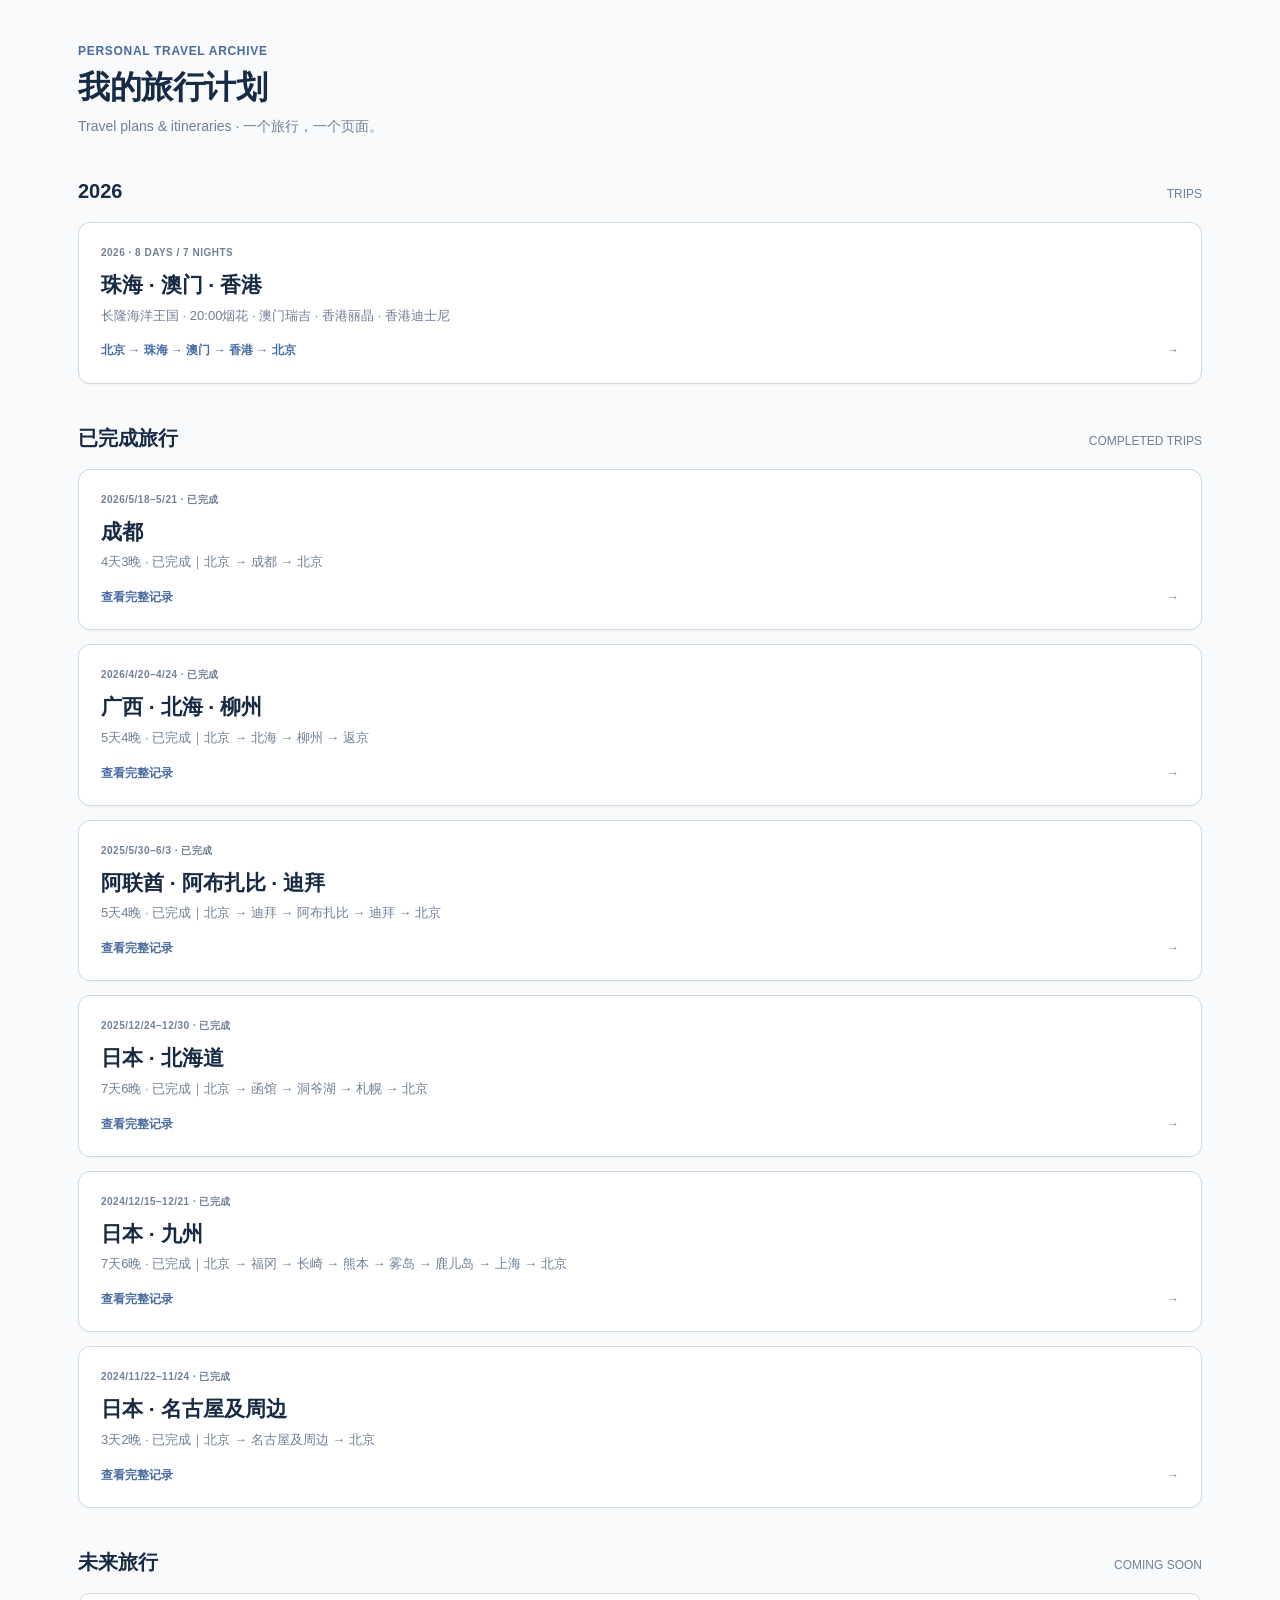
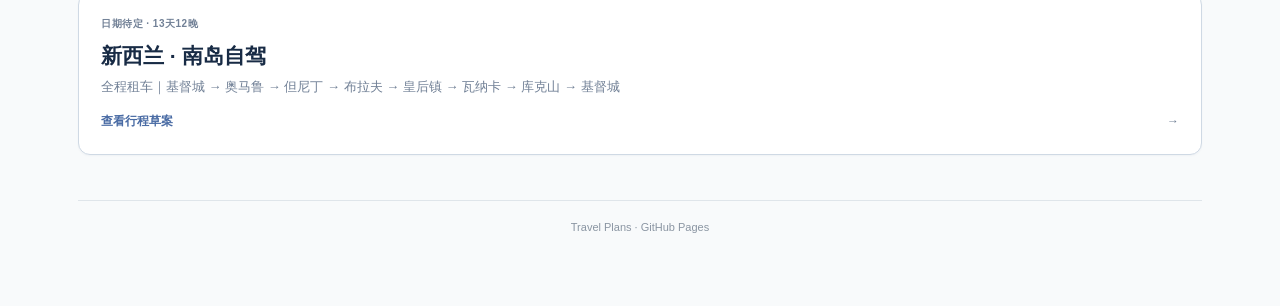
==== index.html @ 4179ecce "Add files via upload" ====
<!DOCTYPE html><html lang="zh-CN"><head><meta charset="UTF-8"><meta name="viewport" content="width=device-width,initial-scale=1.0"><title>Travel Plans</title><link rel="stylesheet" href="css/style.css"></head><body><main class="page"><header class="header"><div class="eyebrow">PERSONAL TRAVEL ARCHIVE</div><h1>我的旅行计划</h1><p>Travel plans & itineraries · 一个旅行，一个页面。</p></header><section class="section"><div class="section-header"><h2 class="section-title">2026</h2><div class="section-note">TRIPS</div></div><div class="trip-list"><a class="trip-card" href="trips/zhuhai-hongkong-2026.html"><div class="trip-meta">2026 · 8 DAYS / 7 NIGHTS</div><h2>珠海 · 澳门 · 香港</h2><p>长隆海洋王国 · 20:00烟花 · 澳门瑞吉 · 香港丽晶 · 香港迪士尼</p><div class="trip-route">北京 → 珠海 → 澳门 → 香港 → 北京 <span class="trip-arrow">→</span></div></a></div></section><section class="section"><div class="section-header"><h2 class="section-title">已完成旅行</h2><div class="section-note">COMPLETED TRIPS</div></div><div class="trip-list"><a class="trip-card" href="trips/chengdu-2026.html"><div class="trip-meta">2026/5/18–5/21 · 已完成</div><h2>成都</h2><p>4天3晚 · 已完成｜北京 → 成都 → 北京</p><div class="trip-route">查看完整记录 <span class="trip-arrow">→</span></div></a><a class="trip-card" href="trips/beihai-liuzhou-2026.html"><div class="trip-meta">2026/4/20–4/24 · 已完成</div><h2>广西 · 北海 · 柳州</h2><p>5天4晚 · 已完成｜北京 → 北海 → 柳州 → 返京</p><div class="trip-route">查看完整记录 <span class="trip-arrow">→</span></div></a><a class="trip-card" href="trips/uae-2025.html"><div class="trip-meta">2025/5/30–6/3 · 已完成</div><h2>阿联酋 · 阿布扎比 · 迪拜</h2><p>5天4晚 · 已完成｜北京 → 迪拜 → 阿布扎比 → 迪拜 → 北京</p><div class="trip-route">查看完整记录 <span class="trip-arrow">→</span></div></a><a class="trip-card" href="trips/hokkaido-2025.html"><div class="trip-meta">2025/12/24–12/30 · 已完成</div><h2>日本 · 北海道</h2><p>7天6晚 · 已完成｜北京 → 函馆 → 洞爷湖 → 札幌 → 北京</p><div class="trip-route">查看完整记录 <span class="trip-arrow">→</span></div></a><a class="trip-card" href="trips/kyushu-2024.html"><div class="trip-meta">2024/12/15–12/21 · 已完成</div><h2>日本 · 九州</h2><p>7天6晚 · 已完成｜北京 → 福冈 → 长崎 → 熊本 → 雾岛 → 鹿儿岛 → 上海 → 北京</p><div class="trip-route">查看完整记录 <span class="trip-arrow">→</span></div></a><a class="trip-card" href="trips/nagoya-2024.html"><div class="trip-meta">2024/11/22–11/24 · 已完成</div><h2>日本 · 名古屋及周边</h2><p>3天2晚 · 已完成｜北京 → 名古屋及周边 → 北京</p><div class="trip-route">查看完整记录 <span class="trip-arrow">→</span></div></a></div></section><section class="section"><div class="section-header"><h2 class="section-title">未来旅行</h2><div class="section-note">COMING SOON</div></div><div class="trip-list"><a class="trip-card" href="trips/new-zealand.html"><div class="trip-meta">日期待定 · 13天12晚</div><h2>新西兰 · 南岛自驾</h2><p>全程租车｜基督城 → 奥马鲁 → 但尼丁 → 布拉夫 → 皇后镇 → 瓦纳卡 → 库克山 → 基督城</p><div class="trip-route">查看行程草案 <span class="trip-arrow">→</span></div></a></div></section><footer class="footer">Travel Plans · GitHub Pages</footer></main></body></html>
---- css/style.css ----
:root{--navy:#243b5a;--navy-dark:#182b45;--text:#26384f;--muted:#718096;--blue:#496ba4;--blue-light:#edf3fb;--green:#285c43;--green-light:#e6f2eb;--orange:#9a6225;--orange-light:#fff4e5;--purple:#66518c;--purple-light:#f2eef9;--border:#dfe5ea;--background:#f8fafb;--white:#fff;--shadow:0 2px 8px rgba(36,59,90,.05);--shadow-hover:0 8px 24px rgba(36,59,90,.10)}*{box-sizing:border-box}html{scroll-behavior:smooth}body{margin:0;background:var(--background);color:var(--text);font-family:Inter,"Noto Sans SC","Microsoft YaHei","PingFang SC",Arial,sans-serif;line-height:1.6}a{color:inherit;text-decoration:none}.page{width:100%;max-width:1180px;margin:0 auto;padding:42px 28px 70px}.header{margin-bottom:30px}.eyebrow{margin-bottom:7px;color:var(--blue);font-size:12px;font-weight:750;letter-spacing:.7px;text-transform:uppercase}.header h1{margin:0 0 8px;color:var(--navy-dark);font-size:32px;line-height:1.2;font-weight:800;letter-spacing:-.5px}.header p{margin:0;max-width:800px;color:var(--muted);font-size:14px}.back-link{display:inline-flex;margin-bottom:24px;color:var(--blue);font-size:12px;font-weight:750}.section{margin-top:38px}.section-header{display:flex;align-items:baseline;justify-content:space-between;gap:15px;margin-bottom:15px}.section-title{margin:0;color:var(--navy-dark);font-size:20px;font-weight:800}.section-note{color:var(--muted);font-size:12px}.summary{display:grid;grid-template-columns:repeat(4,1fr);gap:12px;margin-bottom:36px}.summary-card,.trip-card,.summary-card{padding:17px 18px}.summary-label{margin-bottom:4px;color:var(--muted);font-size:10px;font-weight:750;letter-spacing:.5px;text-transform:uppercase}.summary-value{color:var(--navy);font-size:15px;font-weight:750}.trip-list{display:grid;gap:14px}.trip-card{display:block;padding:22px;transition:transform .16s ease,box-shadow .16s ease}.trip-card:hover{transform:translateY(-2px);box-shadow:var(--shadow-hover)}.trip-meta{color:var(--muted);font-size:10px;font-weight:750;letter-spacing:.5px;text-transform:uppercase}.trip-card h2{margin:7px 0 4px;color:var(--navy-dark);font-size:21px}.trip-card p{margin:0;color:var(--muted);font-size:13px}.trip-route{margin-top:15px;color:var(--blue);font-size:12px;font-weight:750}.trip-arrow{float:right;color:var(--muted)}.timeline{display:flex;flex-direction:column;gap:14px}.day-card{overflow:hidden;border:1px solid var(--border);border-radius:12px;background:var(--white);box-shadow:var(--shadow)}.day-header{display:flex;align-items:center;justify-content:space-between;gap:20px;padding:17px 20px;border-bottom:1px solid var(--border);background:#fbfcfd}.day-title{display:flex;align-items:center;gap:12px}.day-number{display:flex;align-items:center;justify-content:center;width:34px;height:34px;flex:0 0 34px;border-radius:8px;background:var(--navy);color:#fff;font-size:12px;font-weight:800}.day-info h3{margin:0;color:var(--navy);font-size:17px;font-weight:800}.day-info p{margin:2px 0 0;color:var(--muted);font-size:12px}.day-tag{padding:5px 9px;border:1px solid var(--border);border-radius:6px;background:#fff;color:var(--muted);font-size:10px;font-weight:750;white-space:nowrap}.schedule{padding:5px 20px 12px}.schedule-item{display:grid;grid-template-columns:75px 1fr;gap:17px;padding:15px 0;border-bottom:1px solid #edf0f3}.schedule-item:last-child{border-bottom:none}.time{color:var(--blue);font-size:12px;font-weight:800;padding-top:1px}.activity-title{margin-bottom:2px;color:var(--navy-dark);font-size:14px;font-weight:750}.activity-note{color:var(--muted);font-size:12px;line-height:1.55}.highlight,.fireworks,.disney{margin:9px 0;padding:14px 15px;border-radius:8px}.highlight{border:1px solid #b7d8c3;background:var(--green-light)}.highlight .activity-title{color:var(--green)}.fireworks{border:1px solid #ead1a8;background:var(--orange-light)}.fireworks .activity-title{color:var(--orange)}.disney{border:1px solid #d8ccec;background:var(--purple-light)}.disney .activity-title{color:var(--purple)}.hotel-name{margin:0 0 6px;color:var(--navy);font-size:17px;font-weight:800}.hotel-dates{color:var(--muted);font-size:12px}.hotel-note{margin-top:12px;padding-top:12px;border-top:1px solid #edf0f3;color:#637184;font-size:12px}.rules{grid-template-columns:repeat(3,1fr)}.rule{padding:17px}.rule-title{margin-bottom:5px;color:var(--navy);font-size:13px;font-weight:800}.rule-text{color:var(--muted);font-size:12px;line-height:1.55}.footer{margin-top:45px;padding-top:18px;border-top:1px solid var(--border);color:#8a95a2;font-size:11px;text-align:center}@media(max-width:760px){.page{padding:28px 16px 50px}.header h1{font-size:26px}.summary{grid-template-columns:repeat(2,1fr)}.day-header{align-items:flex-start}.day-tag{display:none}.schedule-item{grid-template-columns:58px 1fr;gap:10px}}

.weekday{color:var(--blue);font-weight:750}
.day-tags{display:flex;align-items:center;gap:8px;flex:0 0 auto}
.day-weather{display:flex;align-items:center;gap:5px;padding:5px 9px;border:1px solid #cfe0ef;border-radius:6px;background:#eef5fc;color:var(--blue);font-size:10px;font-weight:750;white-space:nowrap}
.day-weather .temp{color:var(--navy-dark)}
.weather-note{margin-top:6px;color:var(--muted);font-size:11px}
@media(max-width:760px){.day-weather{font-size:10px;padding:4px 7px}}
.day-body{display:flex;align-items:stretch;gap:18px;padding:5px 20px 16px}
.day-body .schedule{flex:1 1 56%;min-width:0;padding:0}
.day-map-wrap{flex:1 1 40%;min-width:200px}
.day-map{width:100%;height:100%;min-height:280px;border-radius:10px;border:1px solid var(--border);background:#eef1f4}
.day-map .leaflet-control-attribution{font-size:9px}
@media(max-width:900px){.day-body{flex-direction:column}.day-map{height:220px;min-height:220px;margin-top:2px}}

.history-table-wrap{overflow:auto;border:1px solid var(--border);border-radius:10px;background:var(--white);box-shadow:var(--shadow)}
.history-table{width:100%;border-collapse:collapse;font-size:12px}.history-table th,.history-table td{padding:11px 13px;border-bottom:1px solid #edf0f3;text-align:left}.history-table th{background:#fbfcfd;color:var(--navy);font-weight:800}.history-table td{color:#637184}.history-table tr:last-child td{border-bottom:none}.source-note{margin-top:9px;color:#8a95a2;font-size:10px;line-height:1.6}.source-link{color:var(--blue);font-weight:700}.history-fact{height:100%;min-height:220px;padding:20px;border:1px solid var(--border);border-radius:10px;background:#fbfcfd}.fact-label{margin-top:10px;color:var(--muted);font-size:10px;font-weight:800;letter-spacing:.5px;text-transform:uppercase}.fact-label:first-child{margin-top:0}.fact-value{margin-top:3px;color:var(--navy-dark);font-size:13px;font-weight:700}.brand-wordmark{width:200px;height:76px;display:flex;align-items:center;justify-content:flex-start;color:var(--navy);font-family:Georgia,serif;font-size:18px;font-weight:700;letter-spacing:.3px}.history-day .day-body{min-height:170px}.rule ul{margin:0;padding-left:20px;color:var(--muted);font-size:12px}.rule li+li{margin-top:7px}

/* Historical trip redesign: same visual grammar as the current Zhuhai / Hong Kong trip. */
.history-day .day-header{align-items:center}.history-day .day-body{min-height:0}.history-day .schedule{padding:4px 0 10px}.history-day .schedule-item{padding:14px 0}.history-day .day-map-wrap{display:flex;flex-direction:column;gap:10px}.history-day .day-map{min-height:250px;height:250px}.stay-mini{border:1px solid var(--border);border-radius:10px;background:#fbfcfd;padding:14px 16px}.stay-mini .stay-label{color:var(--muted);font-size:10px;font-weight:800;letter-spacing:.7px;text-transform:uppercase}.stay-mini .stay-name{margin-top:4px;color:var(--navy);font-size:14px;font-weight:800}.day-empty{min-height:250px;display:flex;align-items:center}.flight-card{margin:8px 0 10px;border:1px solid #cfdbe8;border-radius:10px;background:#fff;overflow:hidden}.flight-top{display:flex;align-items:center;justify-content:space-between;padding:12px 15px 9px;background:#fbfcfd;border-bottom:1px solid #edf0f3}.flight-airline{color:var(--muted);font-size:10px;font-weight:800;letter-spacing:.6px;text-transform:uppercase}.flight-no{color:var(--navy);font-size:16px;font-weight:850}.flight-main{display:grid;grid-template-columns:1fr 70px 1fr;align-items:center;gap:10px;padding:15px}.airport{min-width:0}.airport.to{text-align:right}.airport-code{color:var(--navy-dark);font-size:24px;font-weight:850;letter-spacing:.5px;line-height:1}.airport-name{margin-top:5px;color:var(--muted);font-size:11px;line-height:1.35}.flight-time{margin-top:4px;color:var(--blue);font-size:12px;font-weight:800}.flight-arrow{position:relative;text-align:center;color:var(--blue);font-size:18px}.flight-arrow:before{content:"";display:block;height:1px;background:#cbd7e4;margin:0 0 -11px}.flight-arrow span{position:relative;padding:0 7px;background:#fff}.flight-foot{padding:9px 15px;border-top:1px solid #edf0f3;color:#7b8795;font-size:10px}.hotel-brand{color:var(--muted);font-size:10px;font-weight:800;letter-spacing:.6px;text-transform:uppercase}.history-weather-note{font-size:10px;color:var(--muted)}@media(max-width:900px){.history-day .day-map{height:220px;min-height:220px}.flight-main{grid-template-columns:1fr 45px 1fr}.airport-code{font-size:20px}}

/* Hotel logo stage: fixed size for every card; source assets untouched. */
.hotel-top{display:flex;align-items:center;justify-content:center;gap:14px;min-height:72px;margin-bottom:14px;overflow:hidden}

/* =========================================================
   HOTEL DISPLAY — HORIZONTAL ROW
   ========================================================= */

.hotel-grid{
  display:flex;
  flex-direction:column;
  gap:14px;
}

.hotel-card{
  position:relative;
  width:100%;
  min-height:166px;
  box-sizing:border-box;
  padding:20px 28px 20px 24px;
  display:grid;
  grid-template-columns:270px minmax(0,1fr);
  column-gap:28px;
  align-items:center;
  background:#fff;
  border:1px solid #dce4eb;
  border-radius:12px;
  box-shadow:0 7px 22px rgba(25,60,95,.055);
  text-decoration:none;
  color:inherit;
  transition:transform .18s ease,box-shadow .18s ease,border-color .18s ease;
}

.hotel-card:hover{
  transform:translateY(-1px);
  border-color:#cbd8e4;
  box-shadow:0 10px 26px rgba(25,60,95,.085);
}

.hotel-top{
  grid-column:1;
  grid-row:1 / span 5;
  min-width:0;
  min-height:124px;
  display:flex;
  align-items:center;
  justify-content:center;
  padding:0 18px;
  border-right:1px solid #edf1f5;
  box-sizing:border-box;
}

/* ---------------------------------------------------------
   LOGO NORMALIZATION
   One fixed stage (.hotel-logo-box) for every brand.
   Each brand only sets --logo-h, the rendered image height,
   chosen so that the *visible mark* looks optically equal in
   size across brands (transparent canvas padding compensated).
   --------------------------------------------------------- */
.hotel-logo-box{
  width:232px;
  height:96px;
  display:flex;
  align-items:center;
  justify-content:center;
  overflow:hidden;
}

.hotel-logo-box img.hotel-logo{
  display:block;
  width:auto;
  max-width:100%;
  height:var(--logo-h,54px);
  object-fit:contain;
  object-position:center;
}

/* White wordmarks need inverting on the light card. */
.hotel-logo.invert-on-light{filter:invert(1)}

/* Text wordmark fallback for brands with no asset in the repo. */
.hotel-logo-text{
  display:flex;
  flex-direction:column;
  align-items:center;
  justify-content:center;
  text-align:center;
  color:#123c69;
  font-family:Georgia,"Times New Roman",serif;
  font-size:19px;
  font-weight:700;
  line-height:1.25;
  letter-spacing:.06em;
}
.hotel-logo-text span{
  margin-top:6px;
  font-family:Inter,"Noto Sans SC",Arial,sans-serif;
  font-size:9px;
  font-weight:700;
  letter-spacing:.14em;
  text-transform:uppercase;
  color:#6c86a2;
}


.hotel-status{
  position:absolute;
  right:28px;
  top:22px;
  padding:5px 9px;
  border-radius:6px;
  background:#f3f6f9;
  color:#617b96;
  font-size:11px;
  line-height:1;
}

.hotel-brand{
  grid-column:2;
  grid-row:1;
  margin:0 92px 5px 0;
  font-size:12px;
  line-height:1.3;
  color:#6c86a2;
}

.hotel-name{
  grid-column:2;
  grid-row:2;
  margin:0 92px 8px 0;
  font-size:20px;
  line-height:1.35;
  font-weight:700;
  color:#123c69;
}

.hotel-dates{
  grid-column:2;
  grid-row:3;
  margin:0 92px 12px 0;
  font-size:13px;
  line-height:1.4;
  color:#6883a1;
}

.hotel-note{
  grid-column:2;
  grid-row:4;
  margin:0 70px 0 0;
  max-width:900px;
  font-size:13px;
  line-height:1.7;
  color:#617b96;
}

.hotel-arrow{
  position:absolute;
  right:28px;
  bottom:24px;
  font-size:22px;
  line-height:1;
  color:#6685a7;
  opacity:0;
  transform:translateX(-4px);
  transition:opacity .18s ease,transform .18s ease;
}

.hotel-card:hover .hotel-arrow{
  opacity:1;
  transform:translateX(0);
}

@media (max-width:900px){
  .hotel-card{
    grid-template-columns:200px minmax(0,1fr);
    column-gap:22px;
    padding:20px;
  }
  .hotel-top{padding:0 10px}
  .hotel-logo-box{width:176px;height:88px}
  .hotel-logo-box img.hotel-logo{height:calc(var(--logo-h,54px) * .82)}
  .hotel-logo-text{font-size:17px}
}

@media (max-width:640px){
  .hotel-card{
    display:flex;
    flex-direction:column;
    align-items:stretch;
    gap:0;
    padding:18px;
    min-height:0;
  }
  .hotel-top{
    min-height:100px;
    border-right:0;
    border-bottom:1px solid #edf1f5;
    padding:0;
    margin-bottom:16px;
  }
  .hotel-logo-box{width:100%;max-width:232px;height:92px}
  .hotel-logo-box img.hotel-logo{height:var(--logo-h,54px)}
  .hotel-brand,.hotel-name,.hotel-dates,.hotel-note{
    margin-left:0;
    margin-right:0;
  }
  .hotel-brand{margin-bottom:5px}
  .hotel-name{font-size:18px}
  .hotel-dates{margin-bottom:12px}
  .hotel-status{right:18px;top:18px}
  .hotel-arrow{right:18px;bottom:18px}
}


/* =========================================================
   2026-09 REVISION
   1. correct logo matching   2. optical size + centring
   3. white logos on white    4. visible card borders
   5. hotel cards link out
   ========================================================= */

/* ---- 4. Visible borders for every card surface ---- */
.summary-card,
.trip-card,
.rule{
  background:var(--white);
  border:1px solid #cfd9e4;
  border-radius:12px;
  box-shadow:0 1px 2px rgba(36,59,90,.04);
}
.trip-card{transition:transform .16s ease,box-shadow .16s ease,border-color .16s ease}
.trip-card:hover{border-color:#a8bdd2;box-shadow:0 8px 24px rgba(36,59,90,.12)}
.day-card,.history-table-wrap,.history-fact,.stay-mini,.day-map,.flight-card{border-color:#cfd9e4}
.day-header{border-bottom-color:#cfd9e4}
.hotel-card{border:1px solid #c7d4e1;box-shadow:0 2px 6px rgba(25,60,95,.05)}
.hotel-card:hover{border-color:#9db6ce;box-shadow:0 10px 26px rgba(25,60,95,.11)}

/* ---- 2. Logo stage: one fixed, larger stage for every brand ---- */
.hotel-top{
  min-height:132px;
  padding:0 20px;
  border-right:1px solid #e4eaf0;
}
.hotel-card{min-height:180px;grid-template-columns:296px minmax(0,1fr)}

.hotel-logo-box{
  position:relative;
  width:236px;
  height:104px;
  display:flex;
  align-items:center;
  justify-content:center;
  overflow:hidden;
}

/* Every logo is placed by four generated variables:
   --lw/--lh  rendered size of the whole asset canvas
   --dx/--dy  shift that moves the *visible mark* to the optical centre
   The values are computed from the trimmed bounding box of each asset,
   so marks look equally large and are truly centred even when the
   source file has asymmetric transparent padding (e.g. St. Regis). */
.hotel-logo-box img.hotel-logo{
  display:block;
  width:var(--lw,150px);
  height:var(--lh,60px);
  max-width:none;
  object-fit:contain;
  transform:translate(var(--dx,0),var(--dy,0));
}

/* ---- 3. White-only assets rendered on the light card ---- */
.hotel-logo.logo-mono{filter:brightness(0) opacity(.88)}

/* ---- 5. Cards are links now: keep the arrow affordance ---- */
a.hotel-card{text-decoration:none;color:inherit;cursor:pointer}
.hotel-arrow{opacity:0}
.hotel-card:hover .hotel-arrow{opacity:1}

/* ---- generated per-brand logo geometry ---- */
.hotel-logo-box.logo-atlantis-royal{--lw:145.5px;--lh:81.8px;--dx:0.0px;--dy:-0.2px}
.hotel-logo-box.logo-candeo{--lw:72.2px;--lh:84.1px;--dx:0.0px;--dy:0.0px}
.hotel-logo-box.logo-edition{--lw:199.6px;--lh:36.9px;--dx:0.2px;--dy:-0.3px}
.hotel-logo-box.logo-hyatt-place{--lw:78.5px;--lh:84.0px;--dx:0.0px;--dy:0.0px}
.hotel-logo-box.logo-intercontinental{--lw:265.7px;--lh:149.4px;--dx:0.1px;--dy:7.3px}
.hotel-logo-box.logo-kai{--lw:84.0px;--lh:84.0px;--dx:0.0px;--dy:0.0px}
.hotel-logo-box.logo-marriott{--lw:149.8px;--lh:84.2px;--dx:0.0px;--dy:0.0px}
.hotel-logo-box.logo-nonokaze{--lw:196.8px;--lh:57.4px;--dx:-1.3px;--dy:1.3px}
.hotel-logo-box.logo-omo{--lw:189.9px;--lh:54.3px;--dx:0.0px;--dy:0.0px}
.hotel-logo-box.logo-regent{--lw:198.3px;--lh:38.3px;--dx:0.0px;--dy:0.0px}
.hotel-logo-box.logo-ritz-carlton{--lw:216.0px;--lh:121.5px;--dx:0.0px;--dy:0.0px}
.hotel-logo-box.logo-royal-park{--lw:198.0px;--lh:49.8px;--dx:0.0px;--dy:0.0px}
.hotel-logo-box.logo-sheraton{--lw:171.4px;--lh:96.4px;--dx:0.6px;--dy:0.7px}
.hotel-logo-box.logo-snow-peak{--lw:198.0px;--lh:28.1px;--dx:0.0px;--dy:0.0px}
.hotel-logo-box.logo-st-regis{--lw:196.3px;--lh:52.5px;--dx:0.0px;--dy:0.0px}
.hotel-logo-box.logo-unbound{--lw:153.2px;--lh:114.9px;--dx:0.0px;--dy:-0.1px}

@media (max-width:900px){
  .hotel-card{grid-template-columns:268px minmax(0,1fr);column-gap:20px}
  .hotel-top{padding:0 12px}
  .hotel-logo-box{width:220px;height:100px}
  .hotel-logo-box img.hotel-logo{
    width:calc(var(--lw,150px) * .92);
    height:calc(var(--lh,60px) * .92);
    transform:translate(calc(var(--dx,0) * .92),calc(var(--dy,0) * .92));
  }
}

@media (max-width:640px){
  .hotel-card{min-height:0}
  .hotel-top{
    min-height:118px;
    border-right:0;
    border-bottom:1px solid #e4eaf0;
    padding:0;
  }
  .hotel-logo-box{width:100%;max-width:236px;height:104px}
  .hotel-logo-box img.hotel-logo{
    width:var(--lw,150px);
    height:var(--lh,60px);
    transform:translate(var(--dx,0),var(--dy,0));
  }
}

/* v3: highlights / hotel intros / aircraft badges */
.flight-top{gap:10px}
.flight-airline{flex:1 1 auto;min-width:0}
.flight-aircraft{flex:0 0 auto;padding:3px 9px;border:1px solid #d8e2ec;border-radius:999px;background:#f1f6fb;color:#5d6c80;font-size:10px;font-weight:750;letter-spacing:.3px;white-space:nowrap}
.flight-no{flex:0 0 auto}
.hotel-note{margin-top:11px;padding-top:10px;font-size:11.5px;line-height:1.55;color:#6b7889}
@media(max-width:600px){.flight-top{flex-wrap:wrap}.flight-aircraft{order:3}}

/* ---- New Zealand plan: Crowne Plaza logo + wordmark fallback + pending card ---- */
.hotel-logo-box.logo-crowne-plaza{--lw:166.2px;--lh:63.6px;--dx:0.0px;--dy:0.0px}
.hotel-logo-box.logo-wordmark{display:flex;align-items:center;justify-content:center;padding:0 14px}
.hotel-logo-text{display:block;max-width:198px;color:#31496b;font-size:19px;font-weight:750;letter-spacing:.5px;line-height:1.25;text-align:center;text-transform:uppercase;font-family:Georgia,"Times New Roman",serif}
.hotel-card.pending{cursor:default}
.hotel-card.pending:hover{transform:none;box-shadow:var(--shadow)}
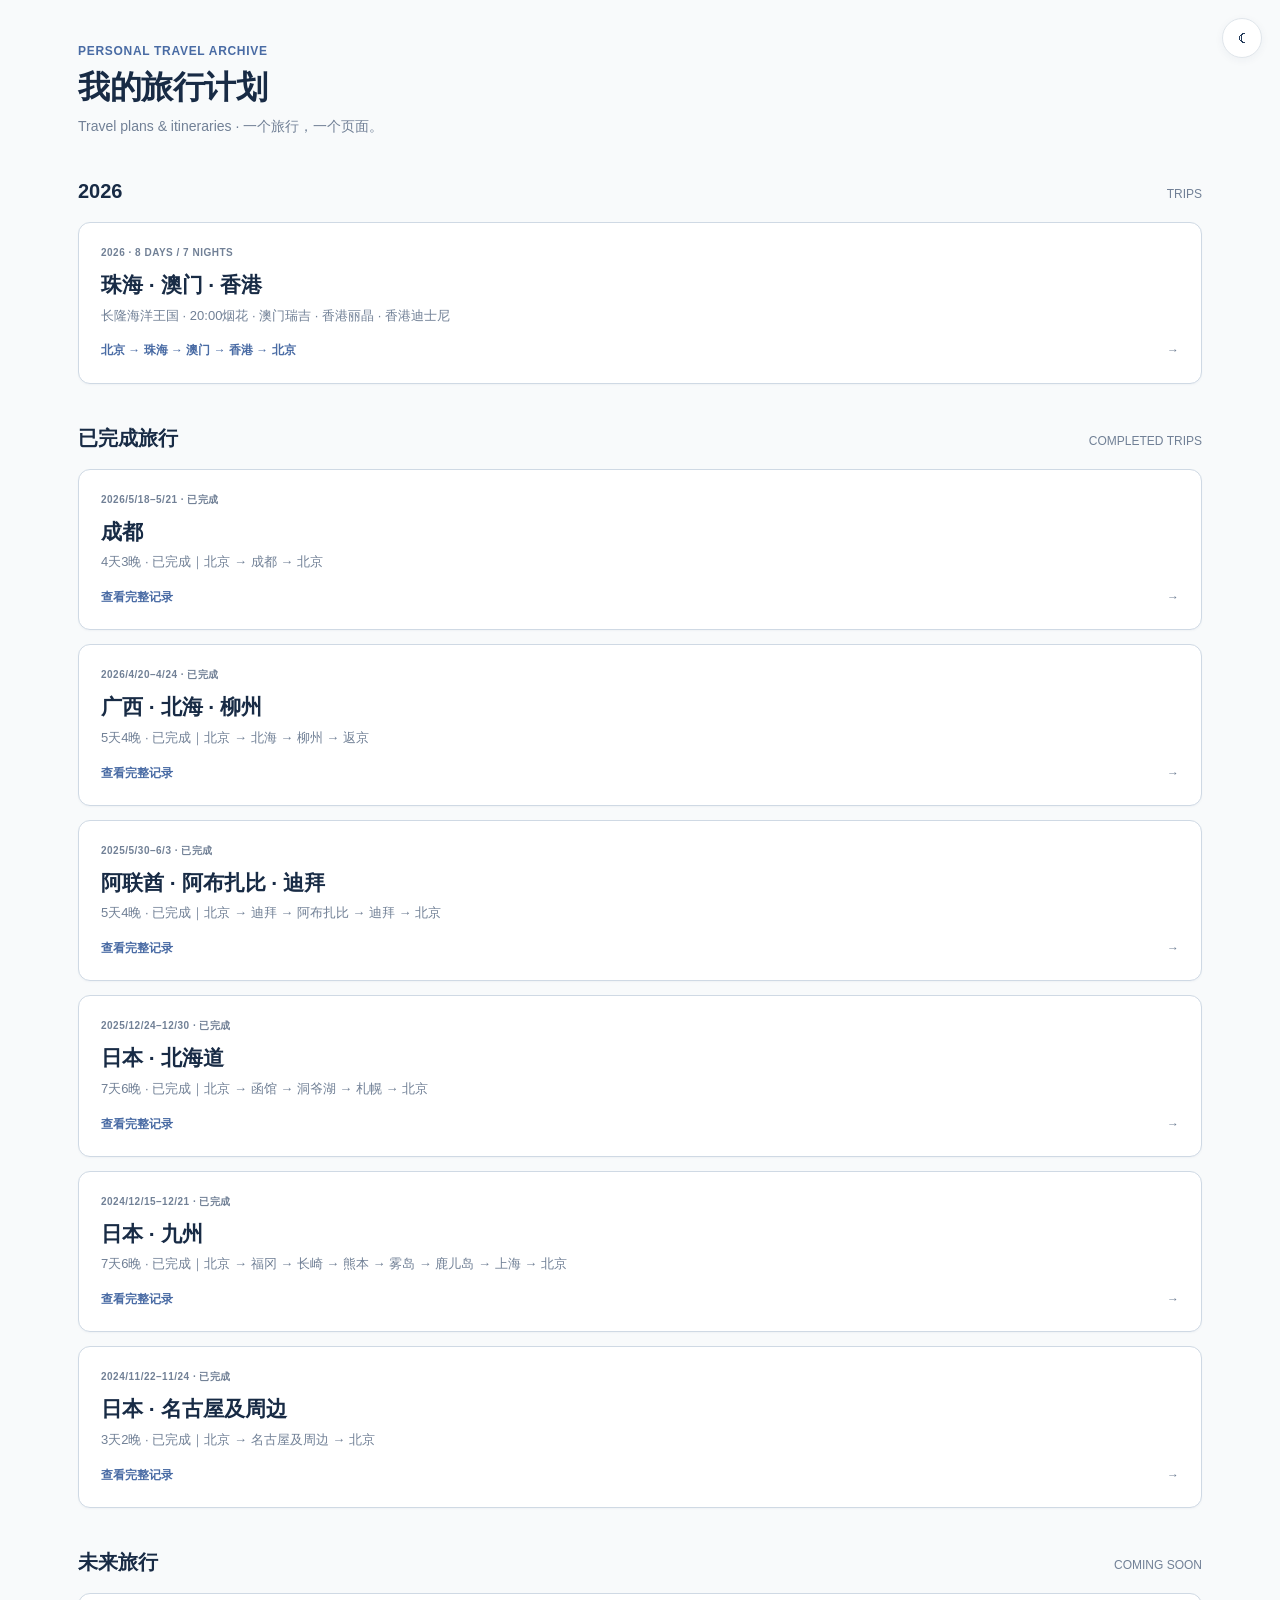
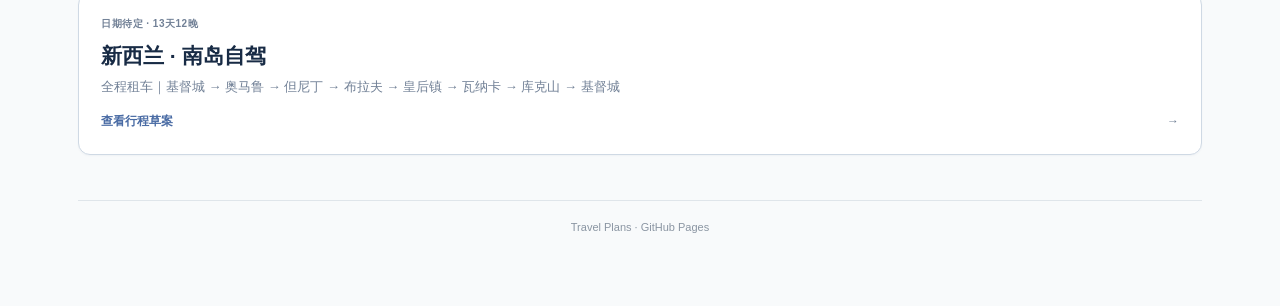
==== commit 5d2b490e: "Add files via upload" ====
--- a/index.html
+++ b/index.html
@@ -1 +1 @@
-<!DOCTYPE html><html lang="zh-CN"><head><meta charset="UTF-8"><meta name="viewport" content="width=device-width,initial-scale=1.0"><title>Travel Plans</title><link rel="stylesheet" href="css/style.css"></head><body><main class="page"><header class="header"><div class="eyebrow">PERSONAL TRAVEL ARCHIVE</div><h1>我的旅行计划</h1><p>Travel plans & itineraries · 一个旅行，一个页面。</p></header><section class="section"><div class="section-header"><h2 class="section-title">2026</h2><div class="section-note">TRIPS</div></div><div class="trip-list"><a class="trip-card" href="trips/zhuhai-hongkong-2026.html"><div class="trip-meta">2026 · 8 DAYS / 7 NIGHTS</div><h2>珠海 · 澳门 · 香港</h2><p>长隆海洋王国 · 20:00烟花 · 澳门瑞吉 · 香港丽晶 · 香港迪士尼</p><div class="trip-route">北京 → 珠海 → 澳门 → 香港 → 北京 <span class="trip-arrow">→</span></div></a></div></section><section class="section"><div class="section-header"><h2 class="section-title">已完成旅行</h2><div class="section-note">COMPLETED TRIPS</div></div><div class="trip-list"><a class="trip-card" href="trips/chengdu-2026.html"><div class="trip-meta">2026/5/18–5/21 · 已完成</div><h2>成都</h2><p>4天3晚 · 已完成｜北京 → 成都 → 北京</p><div class="trip-route">查看完整记录 <span class="trip-arrow">→</span></div></a><a class="trip-card" href="trips/beihai-liuzhou-2026.html"><div class="trip-meta">2026/4/20–4/24 · 已完成</div><h2>广西 · 北海 · 柳州</h2><p>5天4晚 · 已完成｜北京 → 北海 → 柳州 → 返京</p><div class="trip-route">查看完整记录 <span class="trip-arrow">→</span></div></a><a class="trip-card" href="trips/uae-2025.html"><div class="trip-meta">2025/5/30–6/3 · 已完成</div><h2>阿联酋 · 阿布扎比 · 迪拜</h2><p>5天4晚 · 已完成｜北京 → 迪拜 → 阿布扎比 → 迪拜 → 北京</p><div class="trip-route">查看完整记录 <span class="trip-arrow">→</span></div></a><a class="trip-card" href="trips/hokkaido-2025.html"><div class="trip-meta">2025/12/24–12/30 · 已完成</div><h2>日本 · 北海道</h2><p>7天6晚 · 已完成｜北京 → 函馆 → 洞爷湖 → 札幌 → 北京</p><div class="trip-route">查看完整记录 <span class="trip-arrow">→</span></div></a><a class="trip-card" href="trips/kyushu-2024.html"><div class="trip-meta">2024/12/15–12/21 · 已完成</div><h2>日本 · 九州</h2><p>7天6晚 · 已完成｜北京 → 福冈 → 长崎 → 熊本 → 雾岛 → 鹿儿岛 → 上海 → 北京</p><div class="trip-route">查看完整记录 <span class="trip-arrow">→</span></div></a><a class="trip-card" href="trips/nagoya-2024.html"><div class="trip-meta">2024/11/22–11/24 · 已完成</div><h2>日本 · 名古屋及周边</h2><p>3天2晚 · 已完成｜北京 → 名古屋及周边 → 北京</p><div class="trip-route">查看完整记录 <span class="trip-arrow">→</span></div></a></div></section><section class="section"><div class="section-header"><h2 class="section-title">未来旅行</h2><div class="section-note">COMING SOON</div></div><div class="trip-list"><a class="trip-card" href="trips/new-zealand.html"><div class="trip-meta">日期待定 · 13天12晚</div><h2>新西兰 · 南岛自驾</h2><p>全程租车｜基督城 → 奥马鲁 → 但尼丁 → 布拉夫 → 皇后镇 → 瓦纳卡 → 库克山 → 基督城</p><div class="trip-route">查看行程草案 <span class="trip-arrow">→</span></div></a></div></section><footer class="footer">Travel Plans · GitHub Pages</footer></main></body></html>
+<!DOCTYPE html><html lang="zh-CN"><head><meta charset="UTF-8"><meta name="viewport" content="width=device-width,initial-scale=1.0"><title>Travel Plans</title><link rel="stylesheet" href="css/style.css?v=5"><script>(function(){try{var t=localStorage.getItem("tp-theme");if(!t&&window.matchMedia&&window.matchMedia("(prefers-color-scheme: dark)").matches)t="dark";if(t==="dark")document.documentElement.setAttribute("data-theme","dark");}catch(e){}})();</script></head><body><main class="page"><header class="header"><div class="eyebrow">PERSONAL TRAVEL ARCHIVE</div><h1>我的旅行计划</h1><p>Travel plans & itineraries · 一个旅行，一个页面。</p></header><section class="section"><div class="section-header"><h2 class="section-title">2026</h2><div class="section-note">TRIPS</div></div><div class="trip-list"><a class="trip-card" href="trips/zhuhai-hongkong-2026.html"><div class="trip-meta">2026 · 8 DAYS / 7 NIGHTS</div><h2>珠海 · 澳门 · 香港</h2><p>长隆海洋王国 · 20:00烟花 · 澳门瑞吉 · 香港丽晶 · 香港迪士尼</p><div class="trip-route">北京 → 珠海 → 澳门 → 香港 → 北京 <span class="trip-arrow">→</span></div></a></div></section><section class="section"><div class="section-header"><h2 class="section-title">已完成旅行</h2><div class="section-note">COMPLETED TRIPS</div></div><div class="trip-list"><a class="trip-card" href="trips/chengdu-2026.html"><div class="trip-meta">2026/5/18–5/21 · 已完成</div><h2>成都</h2><p>4天3晚 · 已完成｜北京 → 成都 → 北京</p><div class="trip-route">查看完整记录 <span class="trip-arrow">→</span></div></a><a class="trip-card" href="trips/beihai-liuzhou-2026.html"><div class="trip-meta">2026/4/20–4/24 · 已完成</div><h2>广西 · 北海 · 柳州</h2><p>5天4晚 · 已完成｜北京 → 北海 → 柳州 → 返京</p><div class="trip-route">查看完整记录 <span class="trip-arrow">→</span></div></a><a class="trip-card" href="trips/uae-2025.html"><div class="trip-meta">2025/5/30–6/3 · 已完成</div><h2>阿联酋 · 阿布扎比 · 迪拜</h2><p>5天4晚 · 已完成｜北京 → 迪拜 → 阿布扎比 → 迪拜 → 北京</p><div class="trip-route">查看完整记录 <span class="trip-arrow">→</span></div></a><a class="trip-card" href="trips/hokkaido-2025.html"><div class="trip-meta">2025/12/24–12/30 · 已完成</div><h2>日本 · 北海道</h2><p>7天6晚 · 已完成｜北京 → 函馆 → 洞爷湖 → 札幌 → 北京</p><div class="trip-route">查看完整记录 <span class="trip-arrow">→</span></div></a><a class="trip-card" href="trips/kyushu-2024.html"><div class="trip-meta">2024/12/15–12/21 · 已完成</div><h2>日本 · 九州</h2><p>7天6晚 · 已完成｜北京 → 福冈 → 长崎 → 熊本 → 雾岛 → 鹿儿岛 → 上海 → 北京</p><div class="trip-route">查看完整记录 <span class="trip-arrow">→</span></div></a><a class="trip-card" href="trips/nagoya-2024.html"><div class="trip-meta">2024/11/22–11/24 · 已完成</div><h2>日本 · 名古屋及周边</h2><p>3天2晚 · 已完成｜北京 → 名古屋及周边 → 北京</p><div class="trip-route">查看完整记录 <span class="trip-arrow">→</span></div></a></div></section><section class="section"><div class="section-header"><h2 class="section-title">未来旅行</h2><div class="section-note">COMING SOON</div></div><div class="trip-list"><a class="trip-card" href="trips/new-zealand.html"><div class="trip-meta">日期待定 · 13天12晚</div><h2>新西兰 · 南岛自驾</h2><p>全程租车｜基督城 → 奥马鲁 → 但尼丁 → 布拉夫 → 皇后镇 → 瓦纳卡 → 库克山 → 基督城</p><div class="trip-route">查看行程草案 <span class="trip-arrow">→</span></div></a></div></section><footer class="footer">Travel Plans · GitHub Pages</footer></main><script src="js/theme.js" defer></script></body></html>
--- a/css/style.css
+++ b/css/style.css
@@ -37,9 +37,9 @@
   width:100%;
   min-height:166px;
   box-sizing:border-box;
-  padding:20px 28px 20px 24px;
+  padding:20px 28px 20px 0; /* left padding moved into .hotel-top (logo column) so the logo centers against the divider */
   display:grid;
-  grid-template-columns:270px minmax(0,1fr);
+  grid-template-columns:294px minmax(0,1fr);
   column-gap:28px;
   align-items:center;
   background:#fff;
@@ -65,7 +65,7 @@
   display:flex;
   align-items:center;
   justify-content:center;
-  padding:0 18px;
+  padding:0;
   border-right:1px solid #edf1f5;
   box-sizing:border-box;
 }
@@ -192,11 +192,11 @@
 
 @media (max-width:900px){
   .hotel-card{
-    grid-template-columns:200px minmax(0,1fr);
+    grid-template-columns:220px minmax(0,1fr);
     column-gap:22px;
-    padding:20px;
-  }
-  .hotel-top{padding:0 10px}
+    padding:20px 20px 20px 0;
+  }
+  .hotel-top{padding:0}
   .hotel-logo-box{width:176px;height:88px}
   .hotel-logo-box img.hotel-logo{height:calc(var(--logo-h,54px) * .82)}
   .hotel-logo-text{font-size:17px}
@@ -258,10 +258,10 @@
 /* ---- 2. Logo stage: one fixed, larger stage for every brand ---- */
 .hotel-top{
   min-height:132px;
-  padding:0 20px;
+  padding:0;
   border-right:1px solid #e4eaf0;
 }
-.hotel-card{min-height:180px;grid-template-columns:296px minmax(0,1fr)}
+.hotel-card{min-height:180px;grid-template-columns:320px minmax(0,1fr)}
 
 .hotel-logo-box{
   position:relative;
@@ -315,8 +315,8 @@
 .hotel-logo-box.logo-unbound{--lw:153.2px;--lh:114.9px;--dx:0.0px;--dy:-0.1px}
 
 @media (max-width:900px){
-  .hotel-card{grid-template-columns:268px minmax(0,1fr);column-gap:20px}
-  .hotel-top{padding:0 12px}
+  .hotel-card{grid-template-columns:288px minmax(0,1fr);column-gap:20px}
+  .hotel-top{padding:0}
   .hotel-logo-box{width:220px;height:100px}
   .hotel-logo-box img.hotel-logo{
     width:calc(var(--lw,150px) * .92);
@@ -349,9 +349,133 @@
 .hotel-note{margin-top:11px;padding-top:10px;font-size:11.5px;line-height:1.55;color:#6b7889}
 @media(max-width:600px){.flight-top{flex-wrap:wrap}.flight-aircraft{order:3}}
 
-/* ---- New Zealand plan: Crowne Plaza logo + wordmark fallback + pending card ---- */
+/* ---- New Zealand plan: hotel logo geometry ---- */
 .hotel-logo-box.logo-crowne-plaza{--lw:166.2px;--lh:63.6px;--dx:0.0px;--dy:0.0px}
+.hotel-logo-box.logo-lands-end{--lw:188.6px;--lh:54.7px;--dx:0.0px;--dy:0.0px}
+.hotel-logo-box.logo-edgewater{--lw:187.7px;--lh:54.9px;--dx:0.0px;--dy:0.0px}
+.hotel-logo-box.logo-hermitage{--lw:159.7px;--lh:64.6px;--dx:0.0px;--dy:0.0px}
+.hotel-logo-box.logo-ebb{--lw:220.2px;--lh:171.9px;--dx:-0.7px;--dy:1.5px}
+.hotel-logo-box.logo-ebb img.hotel-logo{clip-path:inset(29.8% 4.7% 31.52% 5.37%)}
+.hotel-logo-box.logo-poshtel{display:flex;align-items:center;justify-content:center;color:#31496b}
+.hotel-logo-inline{display:block}
 .hotel-logo-box.logo-wordmark{display:flex;align-items:center;justify-content:center;padding:0 14px}
 .hotel-logo-text{display:block;max-width:198px;color:#31496b;font-size:19px;font-weight:750;letter-spacing:.5px;line-height:1.25;text-align:center;text-transform:uppercase;font-family:Georgia,"Times New Roman",serif}
-.hotel-card.pending{cursor:default}
-.hotel-card.pending:hover{transform:none;box-shadow:var(--shadow)}
+
+/* =========================================================
+   DARK MODE
+   Toggled by [data-theme="dark"] on <html>; remembered in
+   localStorage by js/theme.js. Hotel logos keep a light
+   plate so dark-ink brand marks stay readable.
+   ========================================================= */
+
+.theme-toggle{
+  position:fixed;
+  top:18px;
+  right:18px;
+  z-index:900;
+  width:40px;
+  height:40px;
+  display:flex;
+  align-items:center;
+  justify-content:center;
+  padding:0;
+  border:1px solid var(--border);
+  border-radius:50%;
+  background:var(--white);
+  color:var(--navy);
+  font-size:16px;
+  line-height:1;
+  cursor:pointer;
+  box-shadow:var(--shadow);
+  transition:transform .16s ease,box-shadow .16s ease,border-color .16s ease;
+}
+.theme-toggle:hover{transform:translateY(-1px);box-shadow:var(--shadow-hover)}
+@media (max-width:640px){.theme-toggle{top:12px;right:12px;width:36px;height:36px;font-size:14px}}
+
+html[data-theme="dark"]{
+  --navy:#d8e4f2;
+  --navy-dark:#eaf1f9;
+  --text:#d2dbe6;
+  --muted:#93a1b3;
+  --blue:#8fb4e8;
+  --blue-light:#1b2734;
+  --green:#8ed3ac;
+  --green-light:#15251f;
+  --orange:#e3b374;
+  --orange-light:#2a2116;
+  --purple:#bfaae2;
+  --purple-light:#221c2e;
+  --border:#2c3644;
+  --background:#0f141b;
+  --white:#171e27;
+  --shadow:0 2px 8px rgba(0,0,0,.40);
+  --shadow-hover:0 10px 26px rgba(0,0,0,.55);
+  color-scheme:dark;
+}
+
+/* Surfaces that hardcode light values in the light theme */
+html[data-theme="dark"] .day-header,
+html[data-theme="dark"] .flight-top,
+html[data-theme="dark"] .history-table th,
+html[data-theme="dark"] .history-fact,
+html[data-theme="dark"] .stay-mini{background:#1b232e}
+
+html[data-theme="dark"] .summary-card,
+html[data-theme="dark"] .trip-card,
+html[data-theme="dark"] .rule,
+html[data-theme="dark"] .day-card,
+html[data-theme="dark"] .history-table-wrap,
+html[data-theme="dark"] .flight-card,
+html[data-theme="dark"] .hotel-card,
+html[data-theme="dark"] .day-tag{background:var(--white);border-color:#2c3644}
+
+html[data-theme="dark"] .history-fact,
+html[data-theme="dark"] .stay-mini,
+html[data-theme="dark"] .day-map{border-color:#2c3644}
+
+html[data-theme="dark"] .day-header{border-bottom-color:#2c3644}
+html[data-theme="dark"] .schedule-item,
+html[data-theme="dark"] .history-table th,
+html[data-theme="dark"] .history-table td,
+html[data-theme="dark"] .flight-top,
+html[data-theme="dark"] .flight-foot,
+html[data-theme="dark"] .hotel-note{border-color:#252f3c}
+html[data-theme="dark"] .hotel-top{border-right-color:#252f3c;border-bottom-color:#252f3c}
+
+html[data-theme="dark"] .hotel-card:hover,
+html[data-theme="dark"] .trip-card:hover{border-color:#41536b;box-shadow:0 10px 26px rgba(0,0,0,.55)}
+
+/* Text tones */
+html[data-theme="dark"] .history-table td,
+html[data-theme="dark"] .hotel-note,
+html[data-theme="dark"] .flight-foot,
+html[data-theme="dark"] .footer,
+html[data-theme="dark"] .source-note{color:#96a4b6}
+html[data-theme="dark"] .hotel-name,
+html[data-theme="dark"] .hotel-logo-text{color:#e6eef8}
+html[data-theme="dark"] .hotel-brand,
+html[data-theme="dark"] .hotel-dates,
+html[data-theme="dark"] .hotel-arrow{color:#93a1b3}
+html[data-theme="dark"] .hotel-status{background:#212b38;color:#9fb0c4}
+html[data-theme="dark"] .day-number{background:#2f4a70;color:#eaf1f9}
+html[data-theme="dark"] .day-weather{border-color:#2b3f5c;background:#18242f}
+html[data-theme="dark"] .flight-aircraft{border-color:#2b3a4c;background:#1b2430;color:#9fb0c4}
+html[data-theme="dark"] .flight-arrow:before{background:#33414f}
+html[data-theme="dark"] .flight-arrow span{background:var(--white)}
+html[data-theme="dark"] .highlight{border-color:#2c4d3b}
+html[data-theme="dark"] .fireworks{border-color:#4d3d24}
+html[data-theme="dark"] .disney{border-color:#3c3352}
+
+/* Hotel logos: keep a light plate, otherwise dark brand marks vanish */
+html[data-theme="dark"] .hotel-logo-box{background:#f4f6f8;border-radius:10px}
+html[data-theme="dark"] .hotel-logo-box.logo-wordmark .hotel-logo-text,
+html[data-theme="dark"] .hotel-logo-box.logo-poshtel{color:#31496b}
+
+/* Maps: tone the OSM tiles down to match the dark surfaces */
+html[data-theme="dark"] .day-map{background:#161d26}
+html[data-theme="dark"] .day-map .leaflet-tile{filter:invert(1) hue-rotate(180deg) brightness(.92) contrast(.92) saturate(.85)}
+html[data-theme="dark"] .day-map .leaflet-control-attribution{background:rgba(23,30,39,.82);color:#8c99aa}
+html[data-theme="dark"] .day-map .leaflet-control-attribution a{color:#8fb4e8}
+html[data-theme="dark"] .day-map .leaflet-bar a{background:#1d2530;color:#d2dbe6;border-color:#2c3644}
+html[data-theme="dark"] .day-map .leaflet-popup-content-wrapper,
+html[data-theme="dark"] .day-map .leaflet-popup-tip{background:#1d2530;color:#d2dbe6}
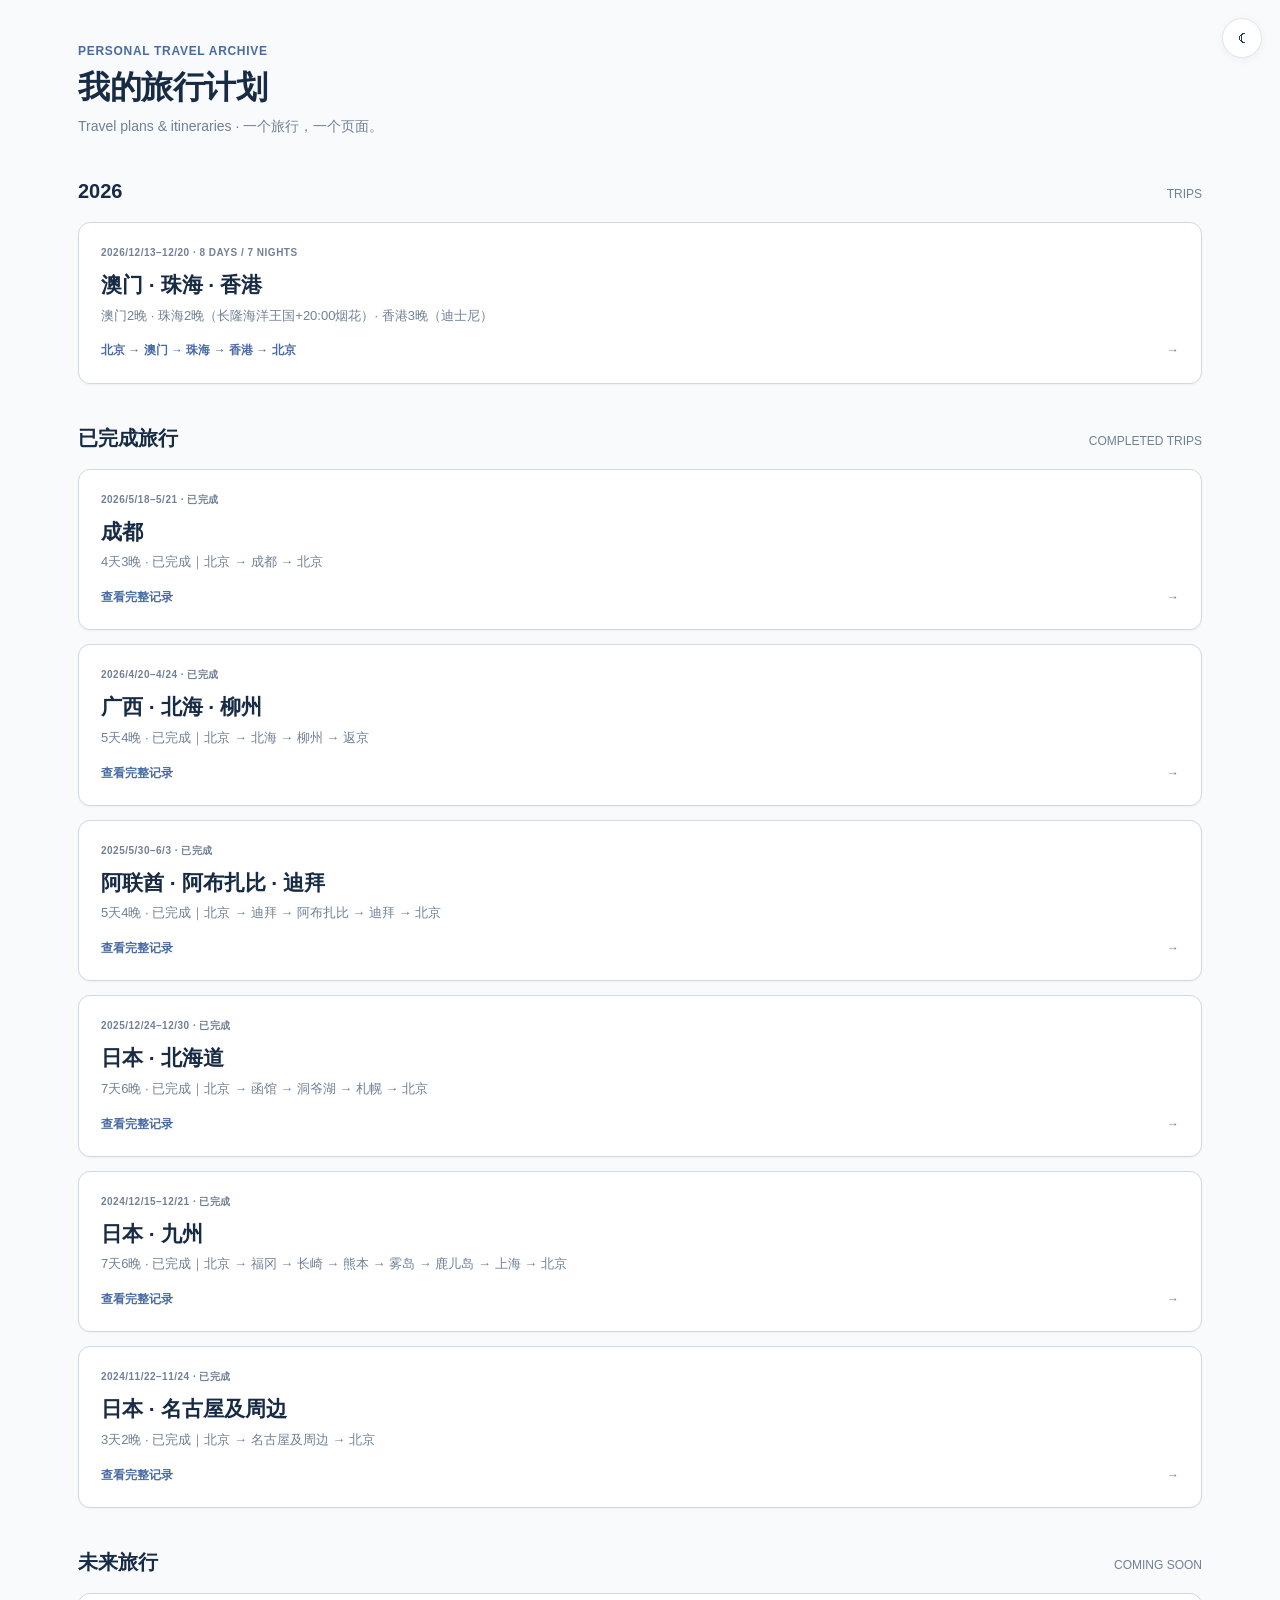
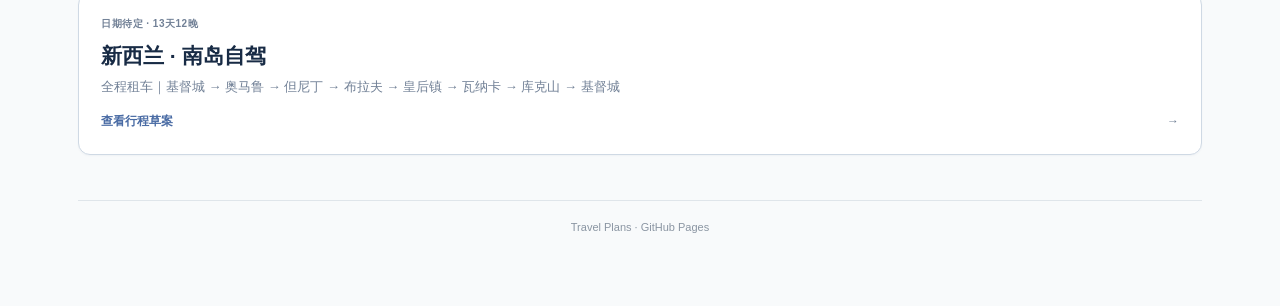
==== commit e6c5a867: "Add files via upload" ====
--- a/index.html
+++ b/index.html
@@ -1 +1 @@
-<!DOCTYPE html><html lang="zh-CN"><head><meta charset="UTF-8"><meta name="viewport" content="width=device-width,initial-scale=1.0"><title>Travel Plans</title><link rel="stylesheet" href="css/style.css?v=5"><script>(function(){try{var t=localStorage.getItem("tp-theme");if(!t&&window.matchMedia&&window.matchMedia("(prefers-color-scheme: dark)").matches)t="dark";if(t==="dark")document.documentElement.setAttribute("data-theme","dark");}catch(e){}})();</script></head><body><main class="page"><header class="header"><div class="eyebrow">PERSONAL TRAVEL ARCHIVE</div><h1>我的旅行计划</h1><p>Travel plans & itineraries · 一个旅行，一个页面。</p></header><section class="section"><div class="section-header"><h2 class="section-title">2026</h2><div class="section-note">TRIPS</div></div><div class="trip-list"><a class="trip-card" href="trips/zhuhai-hongkong-2026.html"><div class="trip-meta">2026 · 8 DAYS / 7 NIGHTS</div><h2>珠海 · 澳门 · 香港</h2><p>长隆海洋王国 · 20:00烟花 · 澳门瑞吉 · 香港丽晶 · 香港迪士尼</p><div class="trip-route">北京 → 珠海 → 澳门 → 香港 → 北京 <span class="trip-arrow">→</span></div></a></div></section><section class="section"><div class="section-header"><h2 class="section-title">已完成旅行</h2><div class="section-note">COMPLETED TRIPS</div></div><div class="trip-list"><a class="trip-card" href="trips/chengdu-2026.html"><div class="trip-meta">2026/5/18–5/21 · 已完成</div><h2>成都</h2><p>4天3晚 · 已完成｜北京 → 成都 → 北京</p><div class="trip-route">查看完整记录 <span class="trip-arrow">→</span></div></a><a class="trip-card" href="trips/beihai-liuzhou-2026.html"><div class="trip-meta">2026/4/20–4/24 · 已完成</div><h2>广西 · 北海 · 柳州</h2><p>5天4晚 · 已完成｜北京 → 北海 → 柳州 → 返京</p><div class="trip-route">查看完整记录 <span class="trip-arrow">→</span></div></a><a class="trip-card" href="trips/uae-2025.html"><div class="trip-meta">2025/5/30–6/3 · 已完成</div><h2>阿联酋 · 阿布扎比 · 迪拜</h2><p>5天4晚 · 已完成｜北京 → 迪拜 → 阿布扎比 → 迪拜 → 北京</p><div class="trip-route">查看完整记录 <span class="trip-arrow">→</span></div></a><a class="trip-card" href="trips/hokkaido-2025.html"><div class="trip-meta">2025/12/24–12/30 · 已完成</div><h2>日本 · 北海道</h2><p>7天6晚 · 已完成｜北京 → 函馆 → 洞爷湖 → 札幌 → 北京</p><div class="trip-route">查看完整记录 <span class="trip-arrow">→</span></div></a><a class="trip-card" href="trips/kyushu-2024.html"><div class="trip-meta">2024/12/15–12/21 · 已完成</div><h2>日本 · 九州</h2><p>7天6晚 · 已完成｜北京 → 福冈 → 长崎 → 熊本 → 雾岛 → 鹿儿岛 → 上海 → 北京</p><div class="trip-route">查看完整记录 <span class="trip-arrow">→</span></div></a><a class="trip-card" href="trips/nagoya-2024.html"><div class="trip-meta">2024/11/22–11/24 · 已完成</div><h2>日本 · 名古屋及周边</h2><p>3天2晚 · 已完成｜北京 → 名古屋及周边 → 北京</p><div class="trip-route">查看完整记录 <span class="trip-arrow">→</span></div></a></div></section><section class="section"><div class="section-header"><h2 class="section-title">未来旅行</h2><div class="section-note">COMING SOON</div></div><div class="trip-list"><a class="trip-card" href="trips/new-zealand.html"><div class="trip-meta">日期待定 · 13天12晚</div><h2>新西兰 · 南岛自驾</h2><p>全程租车｜基督城 → 奥马鲁 → 但尼丁 → 布拉夫 → 皇后镇 → 瓦纳卡 → 库克山 → 基督城</p><div class="trip-route">查看行程草案 <span class="trip-arrow">→</span></div></a></div></section><footer class="footer">Travel Plans · GitHub Pages</footer></main><script src="js/theme.js" defer></script></body></html>
+<!DOCTYPE html><html lang="zh-CN"><head><meta charset="UTF-8"><meta name="viewport" content="width=device-width,initial-scale=1.0"><title>Travel Plans</title><link rel="stylesheet" href="css/style.css?v=5"><script>(function(){try{var t=localStorage.getItem("tp-theme");if(!t&&window.matchMedia&&window.matchMedia("(prefers-color-scheme: dark)").matches)t="dark";if(t==="dark")document.documentElement.setAttribute("data-theme","dark");}catch(e){}})();</script></head><body><main class="page"><header class="header"><div class="eyebrow">PERSONAL TRAVEL ARCHIVE</div><h1>我的旅行计划</h1><p>Travel plans & itineraries · 一个旅行，一个页面。</p></header><section class="section"><div class="section-header"><h2 class="section-title">2026</h2><div class="section-note">TRIPS</div></div><div class="trip-list"><a class="trip-card" href="trips/zhuhai-hongkong-2026.html"><div class="trip-meta">2026/12/13–12/20 · 8 DAYS / 7 NIGHTS</div><h2>澳门 · 珠海 · 香港</h2><p>澳门2晚 · 珠海2晚（长隆海洋王国+20:00烟花）· 香港3晚（迪士尼）</p><div class="trip-route">北京 → 澳门 → 珠海 → 香港 → 北京 <span class="trip-arrow">→</span></div></a></div></section><section class="section"><div class="section-header"><h2 class="section-title">已完成旅行</h2><div class="section-note">COMPLETED TRIPS</div></div><div class="trip-list"><a class="trip-card" href="trips/chengdu-2026.html"><div class="trip-meta">2026/5/18–5/21 · 已完成</div><h2>成都</h2><p>4天3晚 · 已完成｜北京 → 成都 → 北京</p><div class="trip-route">查看完整记录 <span class="trip-arrow">→</span></div></a><a class="trip-card" href="trips/beihai-liuzhou-2026.html"><div class="trip-meta">2026/4/20–4/24 · 已完成</div><h2>广西 · 北海 · 柳州</h2><p>5天4晚 · 已完成｜北京 → 北海 → 柳州 → 返京</p><div class="trip-route">查看完整记录 <span class="trip-arrow">→</span></div></a><a class="trip-card" href="trips/uae-2025.html"><div class="trip-meta">2025/5/30–6/3 · 已完成</div><h2>阿联酋 · 阿布扎比 · 迪拜</h2><p>5天4晚 · 已完成｜北京 → 迪拜 → 阿布扎比 → 迪拜 → 北京</p><div class="trip-route">查看完整记录 <span class="trip-arrow">→</span></div></a><a class="trip-card" href="trips/hokkaido-2025.html"><div class="trip-meta">2025/12/24–12/30 · 已完成</div><h2>日本 · 北海道</h2><p>7天6晚 · 已完成｜北京 → 函馆 → 洞爷湖 → 札幌 → 北京</p><div class="trip-route">查看完整记录 <span class="trip-arrow">→</span></div></a><a class="trip-card" href="trips/kyushu-2024.html"><div class="trip-meta">2024/12/15–12/21 · 已完成</div><h2>日本 · 九州</h2><p>7天6晚 · 已完成｜北京 → 福冈 → 长崎 → 熊本 → 雾岛 → 鹿儿岛 → 上海 → 北京</p><div class="trip-route">查看完整记录 <span class="trip-arrow">→</span></div></a><a class="trip-card" href="trips/nagoya-2024.html"><div class="trip-meta">2024/11/22–11/24 · 已完成</div><h2>日本 · 名古屋及周边</h2><p>3天2晚 · 已完成｜北京 → 名古屋及周边 → 北京</p><div class="trip-route">查看完整记录 <span class="trip-arrow">→</span></div></a></div></section><section class="section"><div class="section-header"><h2 class="section-title">未来旅行</h2><div class="section-note">COMING SOON</div></div><div class="trip-list"><a class="trip-card" href="trips/new-zealand.html"><div class="trip-meta">日期待定 · 13天12晚</div><h2>新西兰 · 南岛自驾</h2><p>全程租车｜基督城 → 奥马鲁 → 但尼丁 → 布拉夫 → 皇后镇 → 瓦纳卡 → 库克山 → 基督城</p><div class="trip-route">查看行程草案 <span class="trip-arrow">→</span></div></a></div></section><footer class="footer">Travel Plans · GitHub Pages</footer></main><script src="js/theme.js" defer></script></body></html>
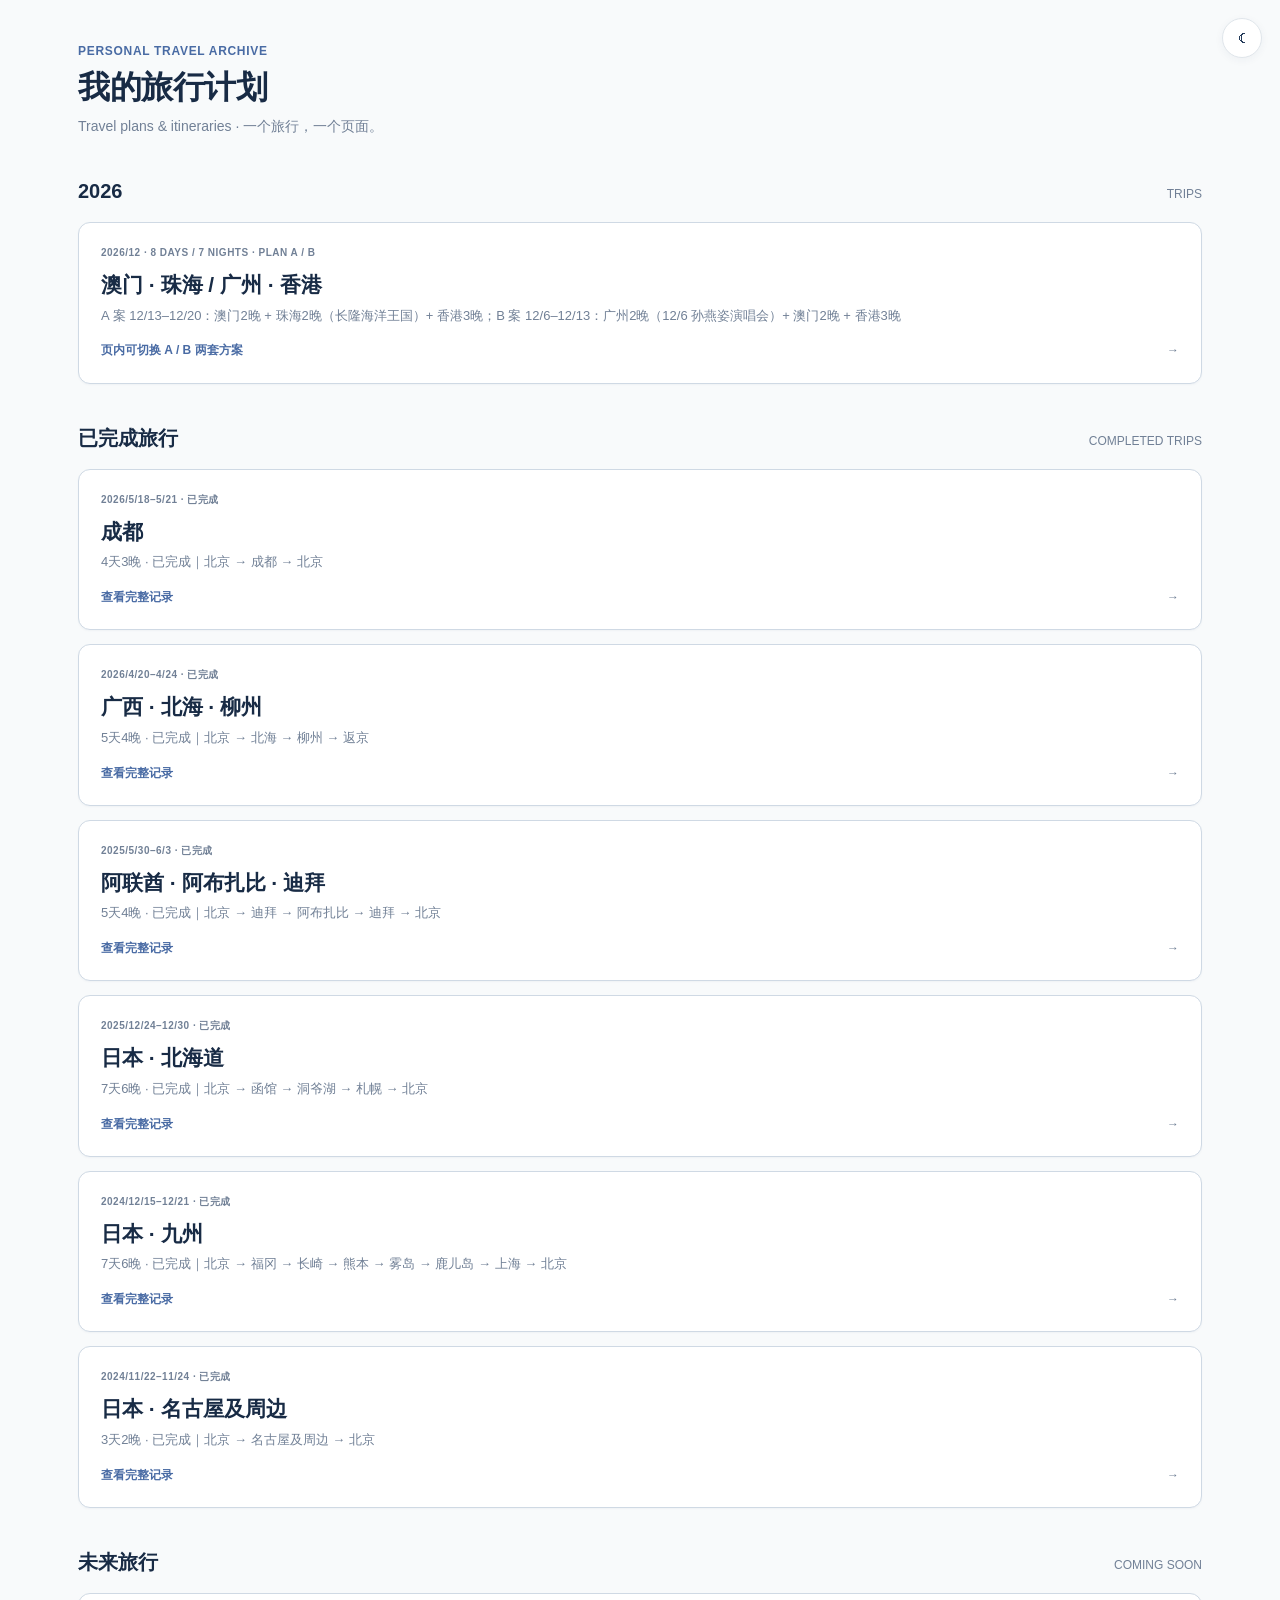
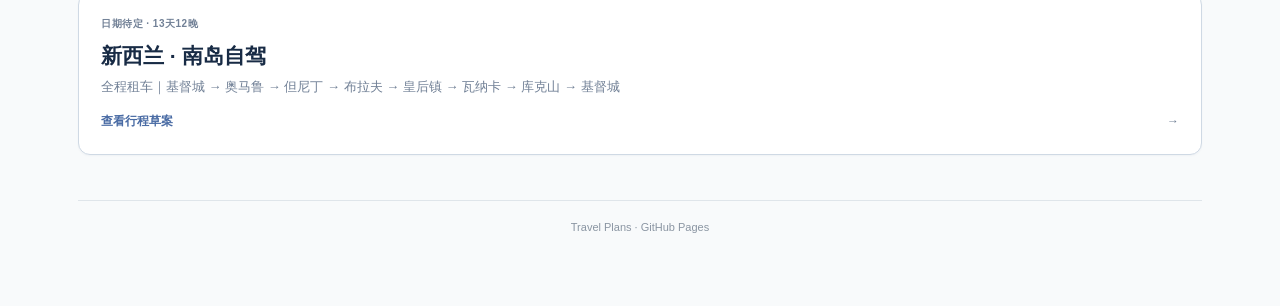
==== commit 08ba9dd6: "Add files via upload" ====
--- a/index.html
+++ b/index.html
@@ -1 +1 @@
-<!DOCTYPE html><html lang="zh-CN"><head><meta charset="UTF-8"><meta name="viewport" content="width=device-width,initial-scale=1.0"><title>Travel Plans</title><link rel="stylesheet" href="css/style.css?v=5"><script>(function(){try{var t=localStorage.getItem("tp-theme");if(!t&&window.matchMedia&&window.matchMedia("(prefers-color-scheme: dark)").matches)t="dark";if(t==="dark")document.documentElement.setAttribute("data-theme","dark");}catch(e){}})();</script></head><body><main class="page"><header class="header"><div class="eyebrow">PERSONAL TRAVEL ARCHIVE</div><h1>我的旅行计划</h1><p>Travel plans & itineraries · 一个旅行，一个页面。</p></header><section class="section"><div class="section-header"><h2 class="section-title">2026</h2><div class="section-note">TRIPS</div></div><div class="trip-list"><a class="trip-card" href="trips/zhuhai-hongkong-2026.html"><div class="trip-meta">2026/12/13–12/20 · 8 DAYS / 7 NIGHTS</div><h2>澳门 · 珠海 · 香港</h2><p>澳门2晚 · 珠海2晚（长隆海洋王国+20:00烟花）· 香港3晚（迪士尼）</p><div class="trip-route">北京 → 澳门 → 珠海 → 香港 → 北京 <span class="trip-arrow">→</span></div></a></div></section><section class="section"><div class="section-header"><h2 class="section-title">已完成旅行</h2><div class="section-note">COMPLETED TRIPS</div></div><div class="trip-list"><a class="trip-card" href="trips/chengdu-2026.html"><div class="trip-meta">2026/5/18–5/21 · 已完成</div><h2>成都</h2><p>4天3晚 · 已完成｜北京 → 成都 → 北京</p><div class="trip-route">查看完整记录 <span class="trip-arrow">→</span></div></a><a class="trip-card" href="trips/beihai-liuzhou-2026.html"><div class="trip-meta">2026/4/20–4/24 · 已完成</div><h2>广西 · 北海 · 柳州</h2><p>5天4晚 · 已完成｜北京 → 北海 → 柳州 → 返京</p><div class="trip-route">查看完整记录 <span class="trip-arrow">→</span></div></a><a class="trip-card" href="trips/uae-2025.html"><div class="trip-meta">2025/5/30–6/3 · 已完成</div><h2>阿联酋 · 阿布扎比 · 迪拜</h2><p>5天4晚 · 已完成｜北京 → 迪拜 → 阿布扎比 → 迪拜 → 北京</p><div class="trip-route">查看完整记录 <span class="trip-arrow">→</span></div></a><a class="trip-card" href="trips/hokkaido-2025.html"><div class="trip-meta">2025/12/24–12/30 · 已完成</div><h2>日本 · 北海道</h2><p>7天6晚 · 已完成｜北京 → 函馆 → 洞爷湖 → 札幌 → 北京</p><div class="trip-route">查看完整记录 <span class="trip-arrow">→</span></div></a><a class="trip-card" href="trips/kyushu-2024.html"><div class="trip-meta">2024/12/15–12/21 · 已完成</div><h2>日本 · 九州</h2><p>7天6晚 · 已完成｜北京 → 福冈 → 长崎 → 熊本 → 雾岛 → 鹿儿岛 → 上海 → 北京</p><div class="trip-route">查看完整记录 <span class="trip-arrow">→</span></div></a><a class="trip-card" href="trips/nagoya-2024.html"><div class="trip-meta">2024/11/22–11/24 · 已完成</div><h2>日本 · 名古屋及周边</h2><p>3天2晚 · 已完成｜北京 → 名古屋及周边 → 北京</p><div class="trip-route">查看完整记录 <span class="trip-arrow">→</span></div></a></div></section><section class="section"><div class="section-header"><h2 class="section-title">未来旅行</h2><div class="section-note">COMING SOON</div></div><div class="trip-list"><a class="trip-card" href="trips/new-zealand.html"><div class="trip-meta">日期待定 · 13天12晚</div><h2>新西兰 · 南岛自驾</h2><p>全程租车｜基督城 → 奥马鲁 → 但尼丁 → 布拉夫 → 皇后镇 → 瓦纳卡 → 库克山 → 基督城</p><div class="trip-route">查看行程草案 <span class="trip-arrow">→</span></div></a></div></section><footer class="footer">Travel Plans · GitHub Pages</footer></main><script src="js/theme.js" defer></script></body></html>
+<!DOCTYPE html><html lang="zh-CN"><head><meta charset="UTF-8"><meta name="viewport" content="width=device-width,initial-scale=1.0"><title>Travel Plans</title><link rel="stylesheet" href="css/style.css?v=6"><script>(function(){try{var t=localStorage.getItem("tp-theme");if(!t&&window.matchMedia&&window.matchMedia("(prefers-color-scheme: dark)").matches)t="dark";if(t==="dark")document.documentElement.setAttribute("data-theme","dark");}catch(e){}})();</script></head><body><main class="page"><header class="header"><div class="eyebrow">PERSONAL TRAVEL ARCHIVE</div><h1>我的旅行计划</h1><p>Travel plans & itineraries · 一个旅行，一个页面。</p></header><section class="section"><div class="section-header"><h2 class="section-title">2026</h2><div class="section-note">TRIPS</div></div><div class="trip-list"><a class="trip-card" href="trips/zhuhai-hongkong-2026.html"><div class="trip-meta">2026/12 · 8 DAYS / 7 NIGHTS · PLAN A / B</div><h2>澳门 · 珠海 / 广州 · 香港</h2><p>A 案 12/13–12/20：澳门2晚 + 珠海2晚（长隆海洋王国）+ 香港3晚；B 案 12/6–12/13：广州2晚（12/6 孙燕姿演唱会）+ 澳门2晚 + 香港3晚</p><div class="trip-route">页内可切换 A / B 两套方案 <span class="trip-arrow">→</span></div></a></div></section><section class="section"><div class="section-header"><h2 class="section-title">已完成旅行</h2><div class="section-note">COMPLETED TRIPS</div></div><div class="trip-list"><a class="trip-card" href="trips/chengdu-2026.html"><div class="trip-meta">2026/5/18–5/21 · 已完成</div><h2>成都</h2><p>4天3晚 · 已完成｜北京 → 成都 → 北京</p><div class="trip-route">查看完整记录 <span class="trip-arrow">→</span></div></a><a class="trip-card" href="trips/beihai-liuzhou-2026.html"><div class="trip-meta">2026/4/20–4/24 · 已完成</div><h2>广西 · 北海 · 柳州</h2><p>5天4晚 · 已完成｜北京 → 北海 → 柳州 → 返京</p><div class="trip-route">查看完整记录 <span class="trip-arrow">→</span></div></a><a class="trip-card" href="trips/uae-2025.html"><div class="trip-meta">2025/5/30–6/3 · 已完成</div><h2>阿联酋 · 阿布扎比 · 迪拜</h2><p>5天4晚 · 已完成｜北京 → 迪拜 → 阿布扎比 → 迪拜 → 北京</p><div class="trip-route">查看完整记录 <span class="trip-arrow">→</span></div></a><a class="trip-card" href="trips/hokkaido-2025.html"><div class="trip-meta">2025/12/24–12/30 · 已完成</div><h2>日本 · 北海道</h2><p>7天6晚 · 已完成｜北京 → 函馆 → 洞爷湖 → 札幌 → 北京</p><div class="trip-route">查看完整记录 <span class="trip-arrow">→</span></div></a><a class="trip-card" href="trips/kyushu-2024.html"><div class="trip-meta">2024/12/15–12/21 · 已完成</div><h2>日本 · 九州</h2><p>7天6晚 · 已完成｜北京 → 福冈 → 长崎 → 熊本 → 雾岛 → 鹿儿岛 → 上海 → 北京</p><div class="trip-route">查看完整记录 <span class="trip-arrow">→</span></div></a><a class="trip-card" href="trips/nagoya-2024.html"><div class="trip-meta">2024/11/22–11/24 · 已完成</div><h2>日本 · 名古屋及周边</h2><p>3天2晚 · 已完成｜北京 → 名古屋及周边 → 北京</p><div class="trip-route">查看完整记录 <span class="trip-arrow">→</span></div></a></div></section><section class="section"><div class="section-header"><h2 class="section-title">未来旅行</h2><div class="section-note">COMING SOON</div></div><div class="trip-list"><a class="trip-card" href="trips/new-zealand.html"><div class="trip-meta">日期待定 · 13天12晚</div><h2>新西兰 · 南岛自驾</h2><p>全程租车｜基督城 → 奥马鲁 → 但尼丁 → 布拉夫 → 皇后镇 → 瓦纳卡 → 库克山 → 基督城</p><div class="trip-route">查看行程草案 <span class="trip-arrow">→</span></div></a></div></section><footer class="footer">Travel Plans · GitHub Pages</footer></main><script src="js/theme.js" defer></script></body></html>
--- a/css/style.css
+++ b/css/style.css
@@ -360,6 +360,23 @@
 .hotel-logo-inline{display:block}
 .hotel-logo-box.logo-wordmark{display:flex;align-items:center;justify-content:center;padding:0 14px}
 .hotel-logo-text{display:block;max-width:198px;color:#31496b;font-size:19px;font-weight:750;letter-spacing:.5px;line-height:1.25;text-align:center;text-transform:uppercase;font-family:Georgia,"Times New Roman",serif}
+
+/* ---- Plan A / B switch ---- */
+.plan-switch{display:flex;align-items:center;gap:8px;flex-wrap:wrap;margin:0 0 26px}
+.plan-switch-label{font-size:11px;font-weight:700;letter-spacing:1.4px;color:var(--muted);margin-right:4px}
+.plan-btn{appearance:none;cursor:pointer;border:1px solid var(--border);background:var(--white);color:var(--text);
+  padding:9px 16px;border-radius:999px;font-size:13px;font-weight:600;font-family:inherit;
+  letter-spacing:.3px;transition:all .18s ease}
+.plan-btn:hover{border-color:var(--blue);color:var(--blue)}
+.plan-btn.active{background:var(--navy);border-color:var(--navy);color:#fff}
+.plan-pane{display:none}
+.plan-pane.active{display:block}
+.plan-tagline{border:1px solid var(--border);border-left:3px solid var(--blue);background:var(--blue-light);
+  border-radius:8px;padding:12px 16px;margin:0 0 26px;font-size:12.5px;line-height:1.65;color:#41536d}
+.plan-tagline b{color:var(--navy);letter-spacing:.5px}
+.hotel-card.pending{cursor:default;border-style:dashed}
+.hotel-card.pending:hover{transform:none;box-shadow:var(--shadow)}
+.hotel-status.pending{background:var(--orange-light);color:var(--orange)}
 
 /* =========================================================
    DARK MODE
@@ -479,3 +496,12 @@
 html[data-theme="dark"] .day-map .leaflet-bar a{background:#1d2530;color:#d2dbe6;border-color:#2c3644}
 html[data-theme="dark"] .day-map .leaflet-popup-content-wrapper,
 html[data-theme="dark"] .day-map .leaflet-popup-tip{background:#1d2530;color:#d2dbe6}
+
+html[data-theme="dark"] .plan-btn{background:#1b232e;border-color:#2c3644;color:#cfd8e3}
+html[data-theme="dark"] .plan-btn:hover{border-color:#6f8db8;color:#9dbbe0}
+html[data-theme="dark"] .plan-btn.active{background:#496ba4;border-color:#496ba4;color:#fff}
+html[data-theme="dark"] .plan-switch-label{color:#8794a5}
+html[data-theme="dark"] .plan-tagline{background:#1b232e;border-color:#2c3644;border-left-color:#6f8db8;color:#c2ccd8}
+html[data-theme="dark"] .plan-tagline b{color:#dbe4ef}
+html[data-theme="dark"] .hotel-card.pending{border-color:#39445400}
+html[data-theme="dark"] .hotel-status.pending{background:#2f2718;color:#d9a45b}
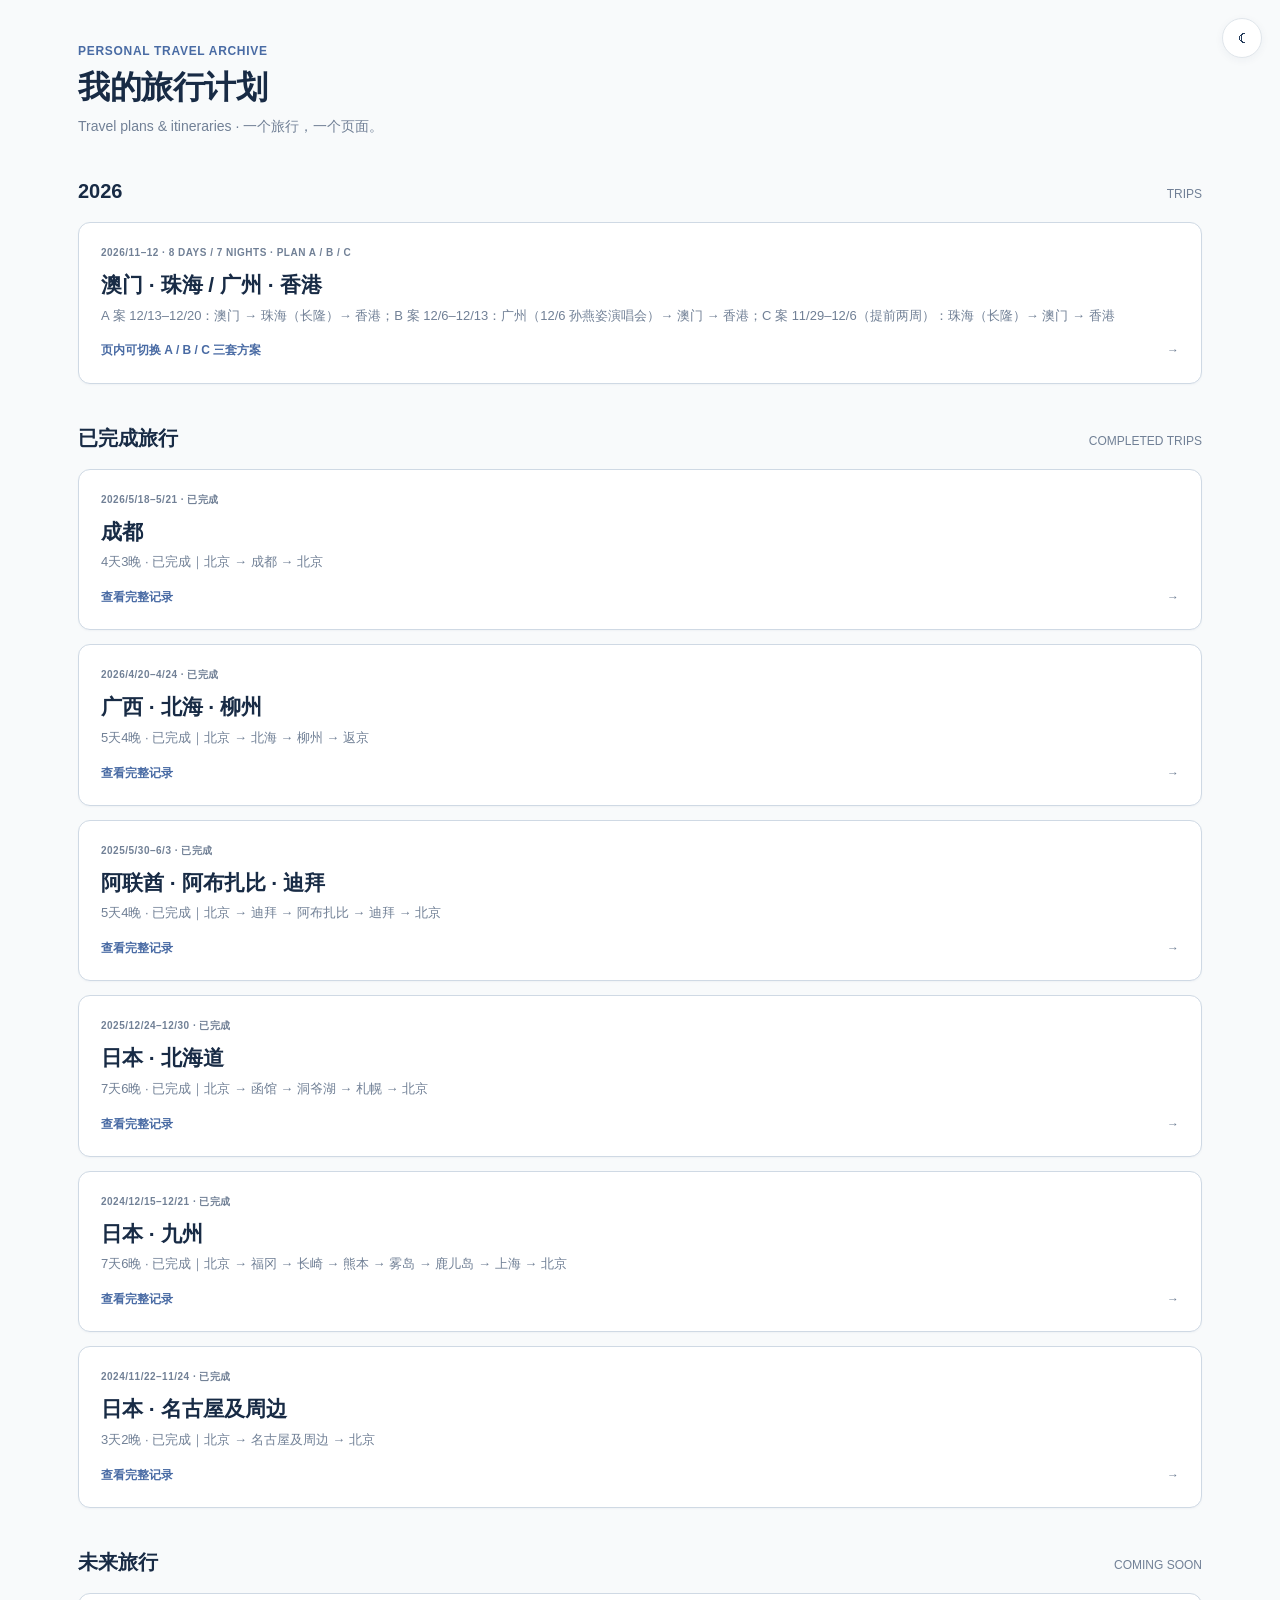
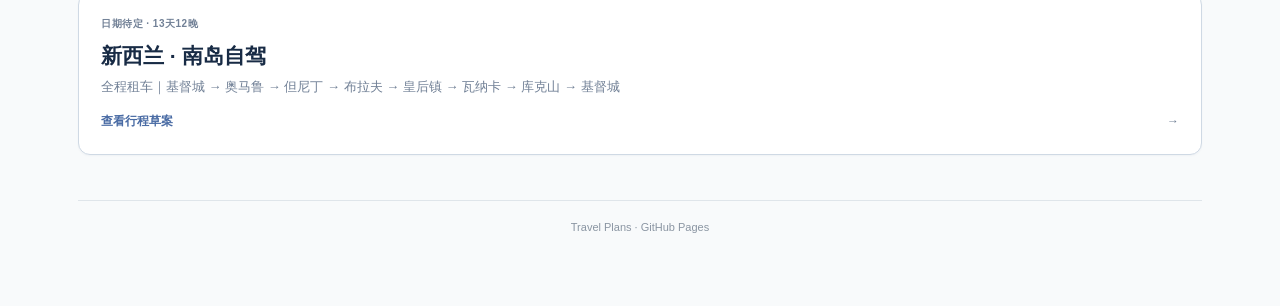
==== commit a4c99955: "Add files via upload" ====
--- a/index.html
+++ b/index.html
@@ -1 +1 @@
-<!DOCTYPE html><html lang="zh-CN"><head><meta charset="UTF-8"><meta name="viewport" content="width=device-width,initial-scale=1.0"><title>Travel Plans</title><link rel="stylesheet" href="css/style.css?v=6"><script>(function(){try{var t=localStorage.getItem("tp-theme");if(!t&&window.matchMedia&&window.matchMedia("(prefers-color-scheme: dark)").matches)t="dark";if(t==="dark")document.documentElement.setAttribute("data-theme","dark");}catch(e){}})();</script></head><body><main class="page"><header class="header"><div class="eyebrow">PERSONAL TRAVEL ARCHIVE</div><h1>我的旅行计划</h1><p>Travel plans & itineraries · 一个旅行，一个页面。</p></header><section class="section"><div class="section-header"><h2 class="section-title">2026</h2><div class="section-note">TRIPS</div></div><div class="trip-list"><a class="trip-card" href="trips/zhuhai-hongkong-2026.html"><div class="trip-meta">2026/12 · 8 DAYS / 7 NIGHTS · PLAN A / B</div><h2>澳门 · 珠海 / 广州 · 香港</h2><p>A 案 12/13–12/20：澳门2晚 + 珠海2晚（长隆海洋王国）+ 香港3晚；B 案 12/6–12/13：广州2晚（12/6 孙燕姿演唱会）+ 澳门2晚 + 香港3晚</p><div class="trip-route">页内可切换 A / B 两套方案 <span class="trip-arrow">→</span></div></a></div></section><section class="section"><div class="section-header"><h2 class="section-title">已完成旅行</h2><div class="section-note">COMPLETED TRIPS</div></div><div class="trip-list"><a class="trip-card" href="trips/chengdu-2026.html"><div class="trip-meta">2026/5/18–5/21 · 已完成</div><h2>成都</h2><p>4天3晚 · 已完成｜北京 → 成都 → 北京</p><div class="trip-route">查看完整记录 <span class="trip-arrow">→</span></div></a><a class="trip-card" href="trips/beihai-liuzhou-2026.html"><div class="trip-meta">2026/4/20–4/24 · 已完成</div><h2>广西 · 北海 · 柳州</h2><p>5天4晚 · 已完成｜北京 → 北海 → 柳州 → 返京</p><div class="trip-route">查看完整记录 <span class="trip-arrow">→</span></div></a><a class="trip-card" href="trips/uae-2025.html"><div class="trip-meta">2025/5/30–6/3 · 已完成</div><h2>阿联酋 · 阿布扎比 · 迪拜</h2><p>5天4晚 · 已完成｜北京 → 迪拜 → 阿布扎比 → 迪拜 → 北京</p><div class="trip-route">查看完整记录 <span class="trip-arrow">→</span></div></a><a class="trip-card" href="trips/hokkaido-2025.html"><div class="trip-meta">2025/12/24–12/30 · 已完成</div><h2>日本 · 北海道</h2><p>7天6晚 · 已完成｜北京 → 函馆 → 洞爷湖 → 札幌 → 北京</p><div class="trip-route">查看完整记录 <span class="trip-arrow">→</span></div></a><a class="trip-card" href="trips/kyushu-2024.html"><div class="trip-meta">2024/12/15–12/21 · 已完成</div><h2>日本 · 九州</h2><p>7天6晚 · 已完成｜北京 → 福冈 → 长崎 → 熊本 → 雾岛 → 鹿儿岛 → 上海 → 北京</p><div class="trip-route">查看完整记录 <span class="trip-arrow">→</span></div></a><a class="trip-card" href="trips/nagoya-2024.html"><div class="trip-meta">2024/11/22–11/24 · 已完成</div><h2>日本 · 名古屋及周边</h2><p>3天2晚 · 已完成｜北京 → 名古屋及周边 → 北京</p><div class="trip-route">查看完整记录 <span class="trip-arrow">→</span></div></a></div></section><section class="section"><div class="section-header"><h2 class="section-title">未来旅行</h2><div class="section-note">COMING SOON</div></div><div class="trip-list"><a class="trip-card" href="trips/new-zealand.html"><div class="trip-meta">日期待定 · 13天12晚</div><h2>新西兰 · 南岛自驾</h2><p>全程租车｜基督城 → 奥马鲁 → 但尼丁 → 布拉夫 → 皇后镇 → 瓦纳卡 → 库克山 → 基督城</p><div class="trip-route">查看行程草案 <span class="trip-arrow">→</span></div></a></div></section><footer class="footer">Travel Plans · GitHub Pages</footer></main><script src="js/theme.js" defer></script></body></html>
+<!DOCTYPE html><html lang="zh-CN"><head><meta charset="UTF-8"><meta name="viewport" content="width=device-width,initial-scale=1.0"><title>Travel Plans</title><link rel="stylesheet" href="css/style.css?v=6"><script>(function(){try{var t=localStorage.getItem("tp-theme");if(!t&&window.matchMedia&&window.matchMedia("(prefers-color-scheme: dark)").matches)t="dark";if(t==="dark")document.documentElement.setAttribute("data-theme","dark");}catch(e){}})();</script></head><body><main class="page"><header class="header"><div class="eyebrow">PERSONAL TRAVEL ARCHIVE</div><h1>我的旅行计划</h1><p>Travel plans & itineraries · 一个旅行，一个页面。</p></header><section class="section"><div class="section-header"><h2 class="section-title">2026</h2><div class="section-note">TRIPS</div></div><div class="trip-list"><a class="trip-card" href="trips/zhuhai-hongkong-2026.html"><div class="trip-meta">2026/11–12 · 8 DAYS / 7 NIGHTS · PLAN A / B / C</div><h2>澳门 · 珠海 / 广州 · 香港</h2><p>A 案 12/13–12/20：澳门 → 珠海（长隆）→ 香港；B 案 12/6–12/13：广州（12/6 孙燕姿演唱会）→ 澳门 → 香港；C 案 11/29–12/6（提前两周）：珠海（长隆）→ 澳门 → 香港</p><div class="trip-route">页内可切换 A / B / C 三套方案 <span class="trip-arrow">→</span></div></a></div></section><section class="section"><div class="section-header"><h2 class="section-title">已完成旅行</h2><div class="section-note">COMPLETED TRIPS</div></div><div class="trip-list"><a class="trip-card" href="trips/chengdu-2026.html"><div class="trip-meta">2026/5/18–5/21 · 已完成</div><h2>成都</h2><p>4天3晚 · 已完成｜北京 → 成都 → 北京</p><div class="trip-route">查看完整记录 <span class="trip-arrow">→</span></div></a><a class="trip-card" href="trips/beihai-liuzhou-2026.html"><div class="trip-meta">2026/4/20–4/24 · 已完成</div><h2>广西 · 北海 · 柳州</h2><p>5天4晚 · 已完成｜北京 → 北海 → 柳州 → 返京</p><div class="trip-route">查看完整记录 <span class="trip-arrow">→</span></div></a><a class="trip-card" href="trips/uae-2025.html"><div class="trip-meta">2025/5/30–6/3 · 已完成</div><h2>阿联酋 · 阿布扎比 · 迪拜</h2><p>5天4晚 · 已完成｜北京 → 迪拜 → 阿布扎比 → 迪拜 → 北京</p><div class="trip-route">查看完整记录 <span class="trip-arrow">→</span></div></a><a class="trip-card" href="trips/hokkaido-2025.html"><div class="trip-meta">2025/12/24–12/30 · 已完成</div><h2>日本 · 北海道</h2><p>7天6晚 · 已完成｜北京 → 函馆 → 洞爷湖 → 札幌 → 北京</p><div class="trip-route">查看完整记录 <span class="trip-arrow">→</span></div></a><a class="trip-card" href="trips/kyushu-2024.html"><div class="trip-meta">2024/12/15–12/21 · 已完成</div><h2>日本 · 九州</h2><p>7天6晚 · 已完成｜北京 → 福冈 → 长崎 → 熊本 → 雾岛 → 鹿儿岛 → 上海 → 北京</p><div class="trip-route">查看完整记录 <span class="trip-arrow">→</span></div></a><a class="trip-card" href="trips/nagoya-2024.html"><div class="trip-meta">2024/11/22–11/24 · 已完成</div><h2>日本 · 名古屋及周边</h2><p>3天2晚 · 已完成｜北京 → 名古屋及周边 → 北京</p><div class="trip-route">查看完整记录 <span class="trip-arrow">→</span></div></a></div></section><section class="section"><div class="section-header"><h2 class="section-title">未来旅行</h2><div class="section-note">COMING SOON</div></div><div class="trip-list"><a class="trip-card" href="trips/new-zealand.html"><div class="trip-meta">日期待定 · 13天12晚</div><h2>新西兰 · 南岛自驾</h2><p>全程租车｜基督城 → 奥马鲁 → 但尼丁 → 布拉夫 → 皇后镇 → 瓦纳卡 → 库克山 → 基督城</p><div class="trip-route">查看行程草案 <span class="trip-arrow">→</span></div></a></div></section><footer class="footer">Travel Plans · GitHub Pages</footer></main><script src="js/theme.js" defer></script></body></html>
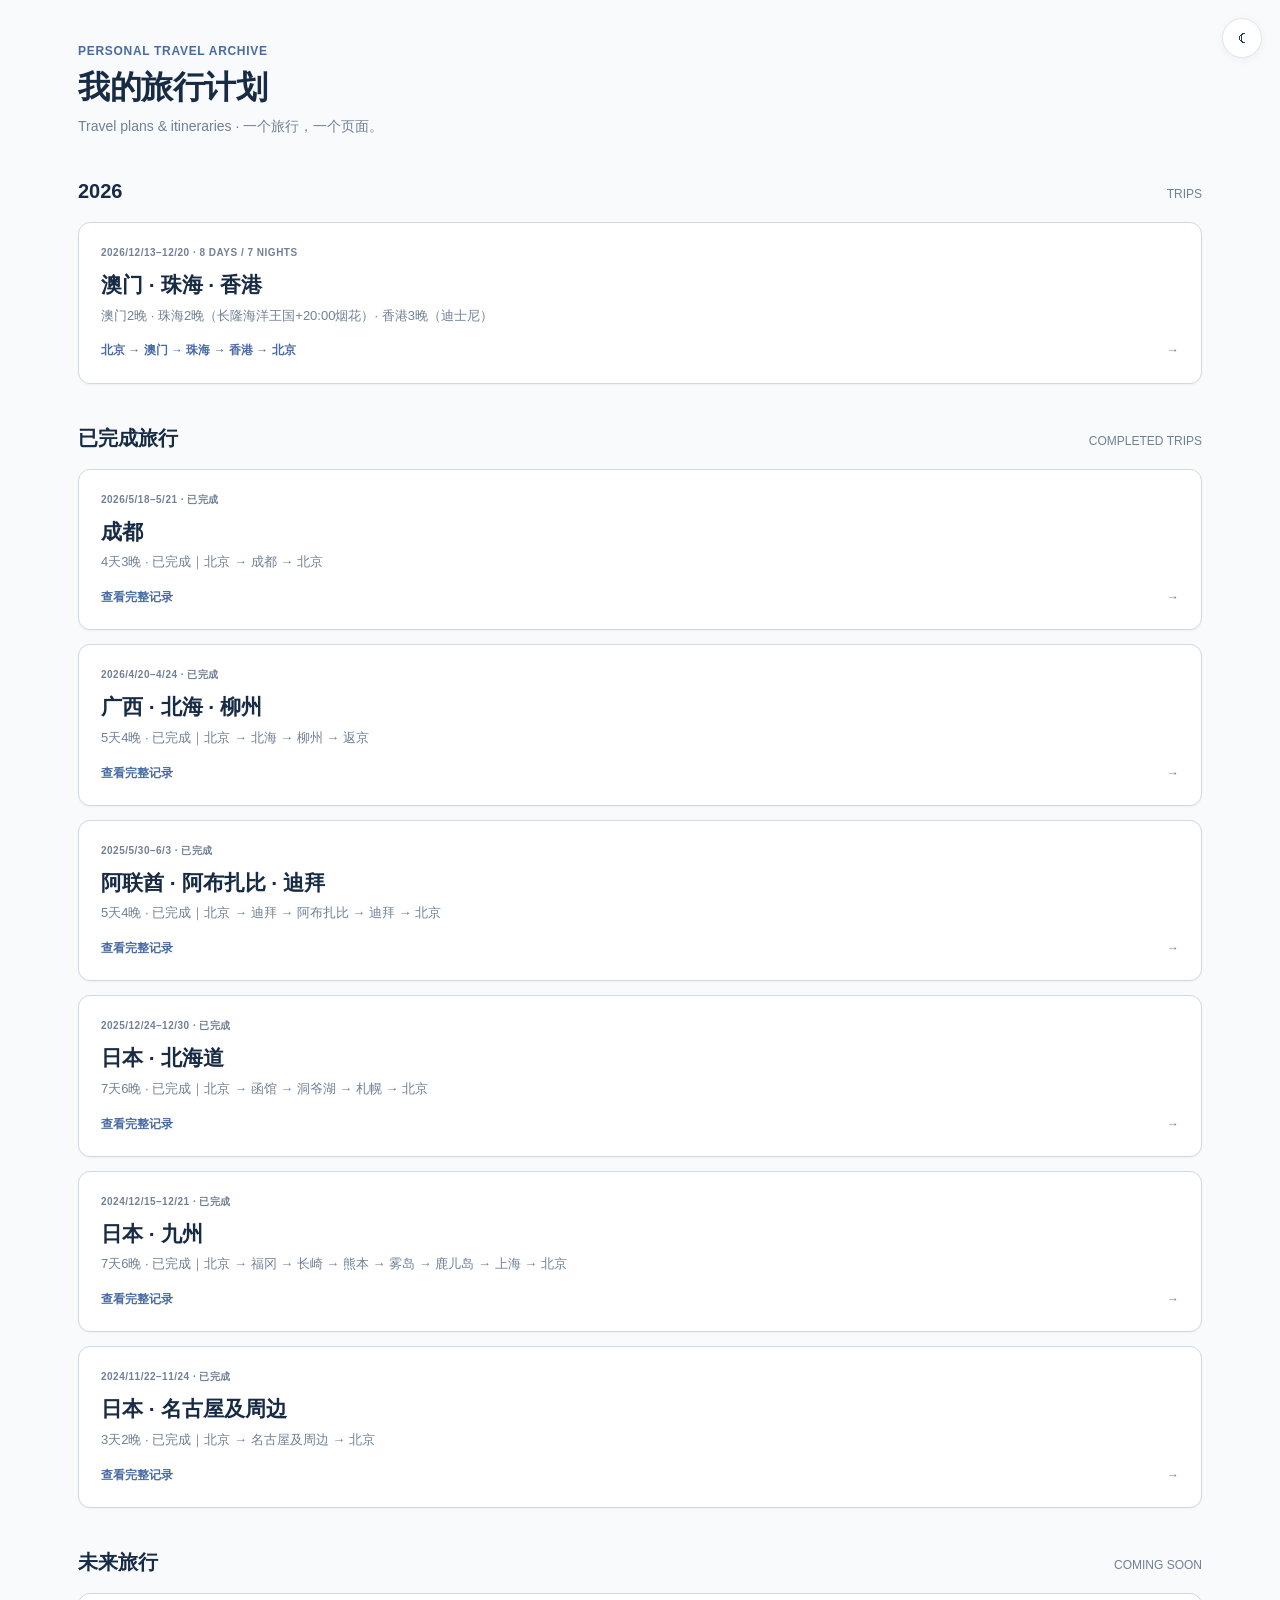
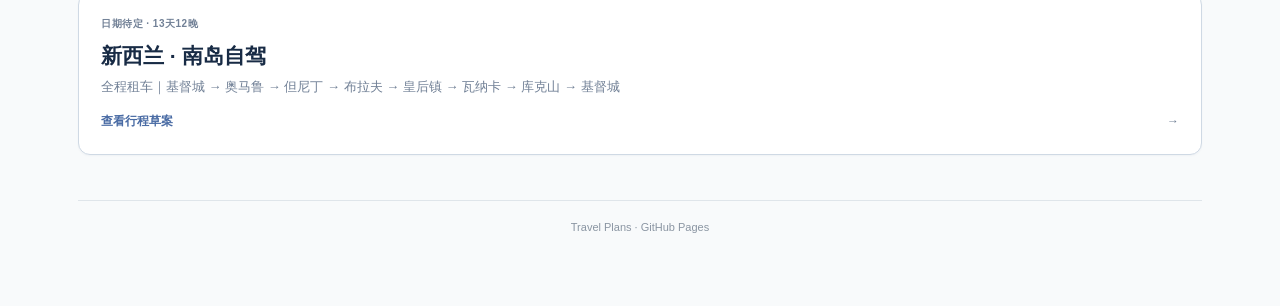
==== commit e3f41dff: "Add files via upload" ====
--- a/index.html
+++ b/index.html
@@ -1 +1 @@
-<!DOCTYPE html><html lang="zh-CN"><head><meta charset="UTF-8"><meta name="viewport" content="width=device-width,initial-scale=1.0"><title>Travel Plans</title><link rel="stylesheet" href="css/style.css?v=6"><script>(function(){try{var t=localStorage.getItem("tp-theme");if(!t&&window.matchMedia&&window.matchMedia("(prefers-color-scheme: dark)").matches)t="dark";if(t==="dark")document.documentElement.setAttribute("data-theme","dark");}catch(e){}})();</script></head><body><main class="page"><header class="header"><div class="eyebrow">PERSONAL TRAVEL ARCHIVE</div><h1>我的旅行计划</h1><p>Travel plans & itineraries · 一个旅行，一个页面。</p></header><section class="section"><div class="section-header"><h2 class="section-title">2026</h2><div class="section-note">TRIPS</div></div><div class="trip-list"><a class="trip-card" href="trips/zhuhai-hongkong-2026.html"><div class="trip-meta">2026/11–12 · 8 DAYS / 7 NIGHTS · PLAN A / B / C</div><h2>澳门 · 珠海 / 广州 · 香港</h2><p>A 案 12/13–12/20：澳门 → 珠海（长隆）→ 香港；B 案 12/6–12/13：广州（12/6 孙燕姿演唱会）→ 澳门 → 香港；C 案 11/29–12/6（提前两周）：珠海（长隆）→ 澳门 → 香港</p><div class="trip-route">页内可切换 A / B / C 三套方案 <span class="trip-arrow">→</span></div></a></div></section><section class="section"><div class="section-header"><h2 class="section-title">已完成旅行</h2><div class="section-note">COMPLETED TRIPS</div></div><div class="trip-list"><a class="trip-card" href="trips/chengdu-2026.html"><div class="trip-meta">2026/5/18–5/21 · 已完成</div><h2>成都</h2><p>4天3晚 · 已完成｜北京 → 成都 → 北京</p><div class="trip-route">查看完整记录 <span class="trip-arrow">→</span></div></a><a class="trip-card" href="trips/beihai-liuzhou-2026.html"><div class="trip-meta">2026/4/20–4/24 · 已完成</div><h2>广西 · 北海 · 柳州</h2><p>5天4晚 · 已完成｜北京 → 北海 → 柳州 → 返京</p><div class="trip-route">查看完整记录 <span class="trip-arrow">→</span></div></a><a class="trip-card" href="trips/uae-2025.html"><div class="trip-meta">2025/5/30–6/3 · 已完成</div><h2>阿联酋 · 阿布扎比 · 迪拜</h2><p>5天4晚 · 已完成｜北京 → 迪拜 → 阿布扎比 → 迪拜 → 北京</p><div class="trip-route">查看完整记录 <span class="trip-arrow">→</span></div></a><a class="trip-card" href="trips/hokkaido-2025.html"><div class="trip-meta">2025/12/24–12/30 · 已完成</div><h2>日本 · 北海道</h2><p>7天6晚 · 已完成｜北京 → 函馆 → 洞爷湖 → 札幌 → 北京</p><div class="trip-route">查看完整记录 <span class="trip-arrow">→</span></div></a><a class="trip-card" href="trips/kyushu-2024.html"><div class="trip-meta">2024/12/15–12/21 · 已完成</div><h2>日本 · 九州</h2><p>7天6晚 · 已完成｜北京 → 福冈 → 长崎 → 熊本 → 雾岛 → 鹿儿岛 → 上海 → 北京</p><div class="trip-route">查看完整记录 <span class="trip-arrow">→</span></div></a><a class="trip-card" href="trips/nagoya-2024.html"><div class="trip-meta">2024/11/22–11/24 · 已完成</div><h2>日本 · 名古屋及周边</h2><p>3天2晚 · 已完成｜北京 → 名古屋及周边 → 北京</p><div class="trip-route">查看完整记录 <span class="trip-arrow">→</span></div></a></div></section><section class="section"><div class="section-header"><h2 class="section-title">未来旅行</h2><div class="section-note">COMING SOON</div></div><div class="trip-list"><a class="trip-card" href="trips/new-zealand.html"><div class="trip-meta">日期待定 · 13天12晚</div><h2>新西兰 · 南岛自驾</h2><p>全程租车｜基督城 → 奥马鲁 → 但尼丁 → 布拉夫 → 皇后镇 → 瓦纳卡 → 库克山 → 基督城</p><div class="trip-route">查看行程草案 <span class="trip-arrow">→</span></div></a></div></section><footer class="footer">Travel Plans · GitHub Pages</footer></main><script src="js/theme.js" defer></script></body></html>
+<!DOCTYPE html><html lang="zh-CN"><head><meta charset="UTF-8"><meta name="viewport" content="width=device-width,initial-scale=1.0"><title>Travel Plans</title><link rel="stylesheet" href="css/style.css?v=6"><script>(function(){try{var t=localStorage.getItem("tp-theme");if(!t&&window.matchMedia&&window.matchMedia("(prefers-color-scheme: dark)").matches)t="dark";if(t==="dark")document.documentElement.setAttribute("data-theme","dark");}catch(e){}})();</script></head><body><main class="page"><header class="header"><div class="eyebrow">PERSONAL TRAVEL ARCHIVE</div><h1>我的旅行计划</h1><p>Travel plans & itineraries · 一个旅行，一个页面。</p></header><section class="section"><div class="section-header"><h2 class="section-title">2026</h2><div class="section-note">TRIPS</div></div><div class="trip-list"><a class="trip-card" href="trips/zhuhai-hongkong-2026.html"><div class="trip-meta">2026/12/13–12/20 · 8 DAYS / 7 NIGHTS</div><h2>澳门 · 珠海 · 香港</h2><p>澳门2晚 · 珠海2晚（长隆海洋王国+20:00烟花）· 香港3晚（迪士尼）</p><div class="trip-route">北京 → 澳门 → 珠海 → 香港 → 北京 <span class="trip-arrow">→</span></div></a></div></section><section class="section"><div class="section-header"><h2 class="section-title">已完成旅行</h2><div class="section-note">COMPLETED TRIPS</div></div><div class="trip-list"><a class="trip-card" href="trips/chengdu-2026.html"><div class="trip-meta">2026/5/18–5/21 · 已完成</div><h2>成都</h2><p>4天3晚 · 已完成｜北京 → 成都 → 北京</p><div class="trip-route">查看完整记录 <span class="trip-arrow">→</span></div></a><a class="trip-card" href="trips/beihai-liuzhou-2026.html"><div class="trip-meta">2026/4/20–4/24 · 已完成</div><h2>广西 · 北海 · 柳州</h2><p>5天4晚 · 已完成｜北京 → 北海 → 柳州 → 返京</p><div class="trip-route">查看完整记录 <span class="trip-arrow">→</span></div></a><a class="trip-card" href="trips/uae-2025.html"><div class="trip-meta">2025/5/30–6/3 · 已完成</div><h2>阿联酋 · 阿布扎比 · 迪拜</h2><p>5天4晚 · 已完成｜北京 → 迪拜 → 阿布扎比 → 迪拜 → 北京</p><div class="trip-route">查看完整记录 <span class="trip-arrow">→</span></div></a><a class="trip-card" href="trips/hokkaido-2025.html"><div class="trip-meta">2025/12/24–12/30 · 已完成</div><h2>日本 · 北海道</h2><p>7天6晚 · 已完成｜北京 → 函馆 → 洞爷湖 → 札幌 → 北京</p><div class="trip-route">查看完整记录 <span class="trip-arrow">→</span></div></a><a class="trip-card" href="trips/kyushu-2024.html"><div class="trip-meta">2024/12/15–12/21 · 已完成</div><h2>日本 · 九州</h2><p>7天6晚 · 已完成｜北京 → 福冈 → 长崎 → 熊本 → 雾岛 → 鹿儿岛 → 上海 → 北京</p><div class="trip-route">查看完整记录 <span class="trip-arrow">→</span></div></a><a class="trip-card" href="trips/nagoya-2024.html"><div class="trip-meta">2024/11/22–11/24 · 已完成</div><h2>日本 · 名古屋及周边</h2><p>3天2晚 · 已完成｜北京 → 名古屋及周边 → 北京</p><div class="trip-route">查看完整记录 <span class="trip-arrow">→</span></div></a></div></section><section class="section"><div class="section-header"><h2 class="section-title">未来旅行</h2><div class="section-note">COMING SOON</div></div><div class="trip-list"><a class="trip-card" href="trips/new-zealand.html"><div class="trip-meta">日期待定 · 13天12晚</div><h2>新西兰 · 南岛自驾</h2><p>全程租车｜基督城 → 奥马鲁 → 但尼丁 → 布拉夫 → 皇后镇 → 瓦纳卡 → 库克山 → 基督城</p><div class="trip-route">查看行程草案 <span class="trip-arrow">→</span></div></a></div></section><footer class="footer">Travel Plans · GitHub Pages</footer></main><script src="js/theme.js" defer></script></body></html>
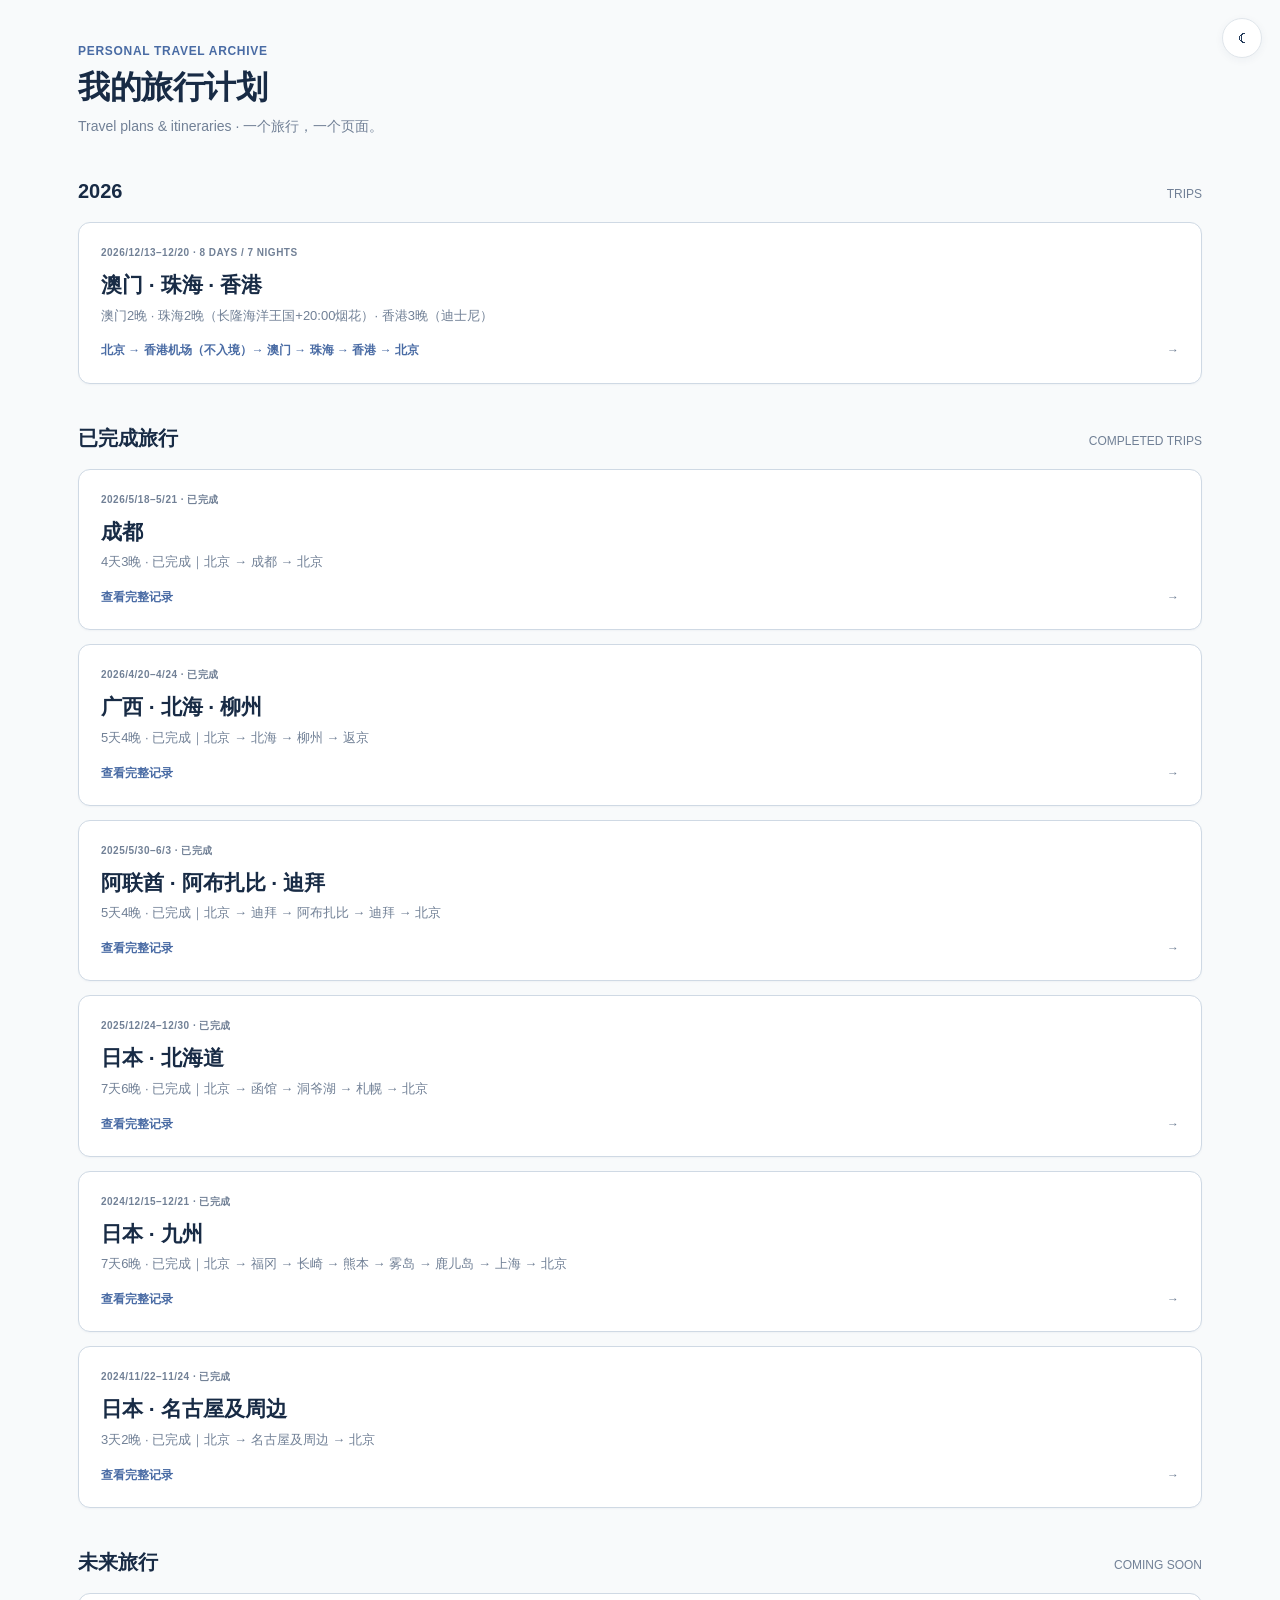
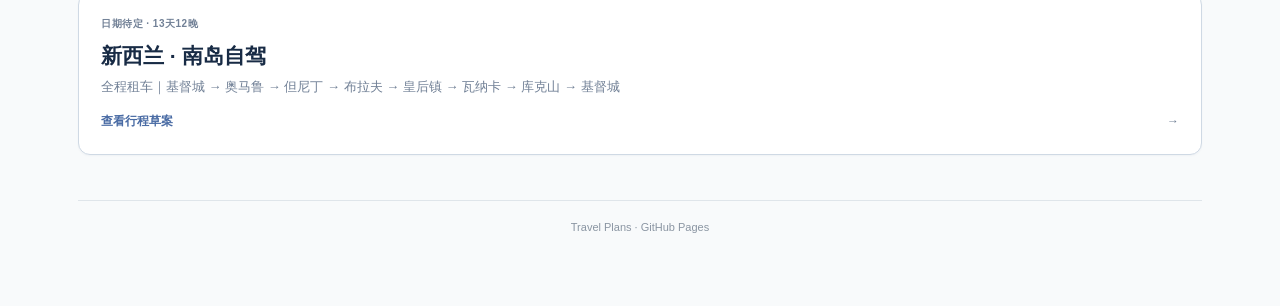
==== commit a08e6fd1: "Add files via upload" ====
--- a/index.html
+++ b/index.html
@@ -1 +1 @@
-<!DOCTYPE html><html lang="zh-CN"><head><meta charset="UTF-8"><meta name="viewport" content="width=device-width,initial-scale=1.0"><title>Travel Plans</title><link rel="stylesheet" href="css/style.css?v=6"><script>(function(){try{var t=localStorage.getItem("tp-theme");if(!t&&window.matchMedia&&window.matchMedia("(prefers-color-scheme: dark)").matches)t="dark";if(t==="dark")document.documentElement.setAttribute("data-theme","dark");}catch(e){}})();</script></head><body><main class="page"><header class="header"><div class="eyebrow">PERSONAL TRAVEL ARCHIVE</div><h1>我的旅行计划</h1><p>Travel plans & itineraries · 一个旅行，一个页面。</p></header><section class="section"><div class="section-header"><h2 class="section-title">2026</h2><div class="section-note">TRIPS</div></div><div class="trip-list"><a class="trip-card" href="trips/zhuhai-hongkong-2026.html"><div class="trip-meta">2026/12/13–12/20 · 8 DAYS / 7 NIGHTS</div><h2>澳门 · 珠海 · 香港</h2><p>澳门2晚 · 珠海2晚（长隆海洋王国+20:00烟花）· 香港3晚（迪士尼）</p><div class="trip-route">北京 → 澳门 → 珠海 → 香港 → 北京 <span class="trip-arrow">→</span></div></a></div></section><section class="section"><div class="section-header"><h2 class="section-title">已完成旅行</h2><div class="section-note">COMPLETED TRIPS</div></div><div class="trip-list"><a class="trip-card" href="trips/chengdu-2026.html"><div class="trip-meta">2026/5/18–5/21 · 已完成</div><h2>成都</h2><p>4天3晚 · 已完成｜北京 → 成都 → 北京</p><div class="trip-route">查看完整记录 <span class="trip-arrow">→</span></div></a><a class="trip-card" href="trips/beihai-liuzhou-2026.html"><div class="trip-meta">2026/4/20–4/24 · 已完成</div><h2>广西 · 北海 · 柳州</h2><p>5天4晚 · 已完成｜北京 → 北海 → 柳州 → 返京</p><div class="trip-route">查看完整记录 <span class="trip-arrow">→</span></div></a><a class="trip-card" href="trips/uae-2025.html"><div class="trip-meta">2025/5/30–6/3 · 已完成</div><h2>阿联酋 · 阿布扎比 · 迪拜</h2><p>5天4晚 · 已完成｜北京 → 迪拜 → 阿布扎比 → 迪拜 → 北京</p><div class="trip-route">查看完整记录 <span class="trip-arrow">→</span></div></a><a class="trip-card" href="trips/hokkaido-2025.html"><div class="trip-meta">2025/12/24–12/30 · 已完成</div><h2>日本 · 北海道</h2><p>7天6晚 · 已完成｜北京 → 函馆 → 洞爷湖 → 札幌 → 北京</p><div class="trip-route">查看完整记录 <span class="trip-arrow">→</span></div></a><a class="trip-card" href="trips/kyushu-2024.html"><div class="trip-meta">2024/12/15–12/21 · 已完成</div><h2>日本 · 九州</h2><p>7天6晚 · 已完成｜北京 → 福冈 → 长崎 → 熊本 → 雾岛 → 鹿儿岛 → 上海 → 北京</p><div class="trip-route">查看完整记录 <span class="trip-arrow">→</span></div></a><a class="trip-card" href="trips/nagoya-2024.html"><div class="trip-meta">2024/11/22–11/24 · 已完成</div><h2>日本 · 名古屋及周边</h2><p>3天2晚 · 已完成｜北京 → 名古屋及周边 → 北京</p><div class="trip-route">查看完整记录 <span class="trip-arrow">→</span></div></a></div></section><section class="section"><div class="section-header"><h2 class="section-title">未来旅行</h2><div class="section-note">COMING SOON</div></div><div class="trip-list"><a class="trip-card" href="trips/new-zealand.html"><div class="trip-meta">日期待定 · 13天12晚</div><h2>新西兰 · 南岛自驾</h2><p>全程租车｜基督城 → 奥马鲁 → 但尼丁 → 布拉夫 → 皇后镇 → 瓦纳卡 → 库克山 → 基督城</p><div class="trip-route">查看行程草案 <span class="trip-arrow">→</span></div></a></div></section><footer class="footer">Travel Plans · GitHub Pages</footer></main><script src="js/theme.js" defer></script></body></html>
+<!DOCTYPE html><html lang="zh-CN"><head><meta charset="UTF-8"><meta name="viewport" content="width=device-width,initial-scale=1.0"><title>Travel Plans</title><link rel="stylesheet" href="css/style.css?v=6"><script>(function(){try{var t=localStorage.getItem("tp-theme");if(!t&&window.matchMedia&&window.matchMedia("(prefers-color-scheme: dark)").matches)t="dark";if(t==="dark")document.documentElement.setAttribute("data-theme","dark");}catch(e){}})();</script></head><body><main class="page"><header class="header"><div class="eyebrow">PERSONAL TRAVEL ARCHIVE</div><h1>我的旅行计划</h1><p>Travel plans & itineraries · 一个旅行，一个页面。</p></header><section class="section"><div class="section-header"><h2 class="section-title">2026</h2><div class="section-note">TRIPS</div></div><div class="trip-list"><a class="trip-card" href="trips/zhuhai-hongkong-2026.html"><div class="trip-meta">2026/12/13–12/20 · 8 DAYS / 7 NIGHTS</div><h2>澳门 · 珠海 · 香港</h2><p>澳门2晚 · 珠海2晚（长隆海洋王国+20:00烟花）· 香港3晚（迪士尼）</p><div class="trip-route">北京 → 香港机场（不入境）→ 澳门 → 珠海 → 香港 → 北京 <span class="trip-arrow">→</span></div></a></div></section><section class="section"><div class="section-header"><h2 class="section-title">已完成旅行</h2><div class="section-note">COMPLETED TRIPS</div></div><div class="trip-list"><a class="trip-card" href="trips/chengdu-2026.html"><div class="trip-meta">2026/5/18–5/21 · 已完成</div><h2>成都</h2><p>4天3晚 · 已完成｜北京 → 成都 → 北京</p><div class="trip-route">查看完整记录 <span class="trip-arrow">→</span></div></a><a class="trip-card" href="trips/beihai-liuzhou-2026.html"><div class="trip-meta">2026/4/20–4/24 · 已完成</div><h2>广西 · 北海 · 柳州</h2><p>5天4晚 · 已完成｜北京 → 北海 → 柳州 → 返京</p><div class="trip-route">查看完整记录 <span class="trip-arrow">→</span></div></a><a class="trip-card" href="trips/uae-2025.html"><div class="trip-meta">2025/5/30–6/3 · 已完成</div><h2>阿联酋 · 阿布扎比 · 迪拜</h2><p>5天4晚 · 已完成｜北京 → 迪拜 → 阿布扎比 → 迪拜 → 北京</p><div class="trip-route">查看完整记录 <span class="trip-arrow">→</span></div></a><a class="trip-card" href="trips/hokkaido-2025.html"><div class="trip-meta">2025/12/24–12/30 · 已完成</div><h2>日本 · 北海道</h2><p>7天6晚 · 已完成｜北京 → 函馆 → 洞爷湖 → 札幌 → 北京</p><div class="trip-route">查看完整记录 <span class="trip-arrow">→</span></div></a><a class="trip-card" href="trips/kyushu-2024.html"><div class="trip-meta">2024/12/15–12/21 · 已完成</div><h2>日本 · 九州</h2><p>7天6晚 · 已完成｜北京 → 福冈 → 长崎 → 熊本 → 雾岛 → 鹿儿岛 → 上海 → 北京</p><div class="trip-route">查看完整记录 <span class="trip-arrow">→</span></div></a><a class="trip-card" href="trips/nagoya-2024.html"><div class="trip-meta">2024/11/22–11/24 · 已完成</div><h2>日本 · 名古屋及周边</h2><p>3天2晚 · 已完成｜北京 → 名古屋及周边 → 北京</p><div class="trip-route">查看完整记录 <span class="trip-arrow">→</span></div></a></div></section><section class="section"><div class="section-header"><h2 class="section-title">未来旅行</h2><div class="section-note">COMING SOON</div></div><div class="trip-list"><a class="trip-card" href="trips/new-zealand.html"><div class="trip-meta">日期待定 · 13天12晚</div><h2>新西兰 · 南岛自驾</h2><p>全程租车｜基督城 → 奥马鲁 → 但尼丁 → 布拉夫 → 皇后镇 → 瓦纳卡 → 库克山 → 基督城</p><div class="trip-route">查看行程草案 <span class="trip-arrow">→</span></div></a></div></section><footer class="footer">Travel Plans · GitHub Pages</footer></main><script src="js/theme.js" defer></script></body></html>
